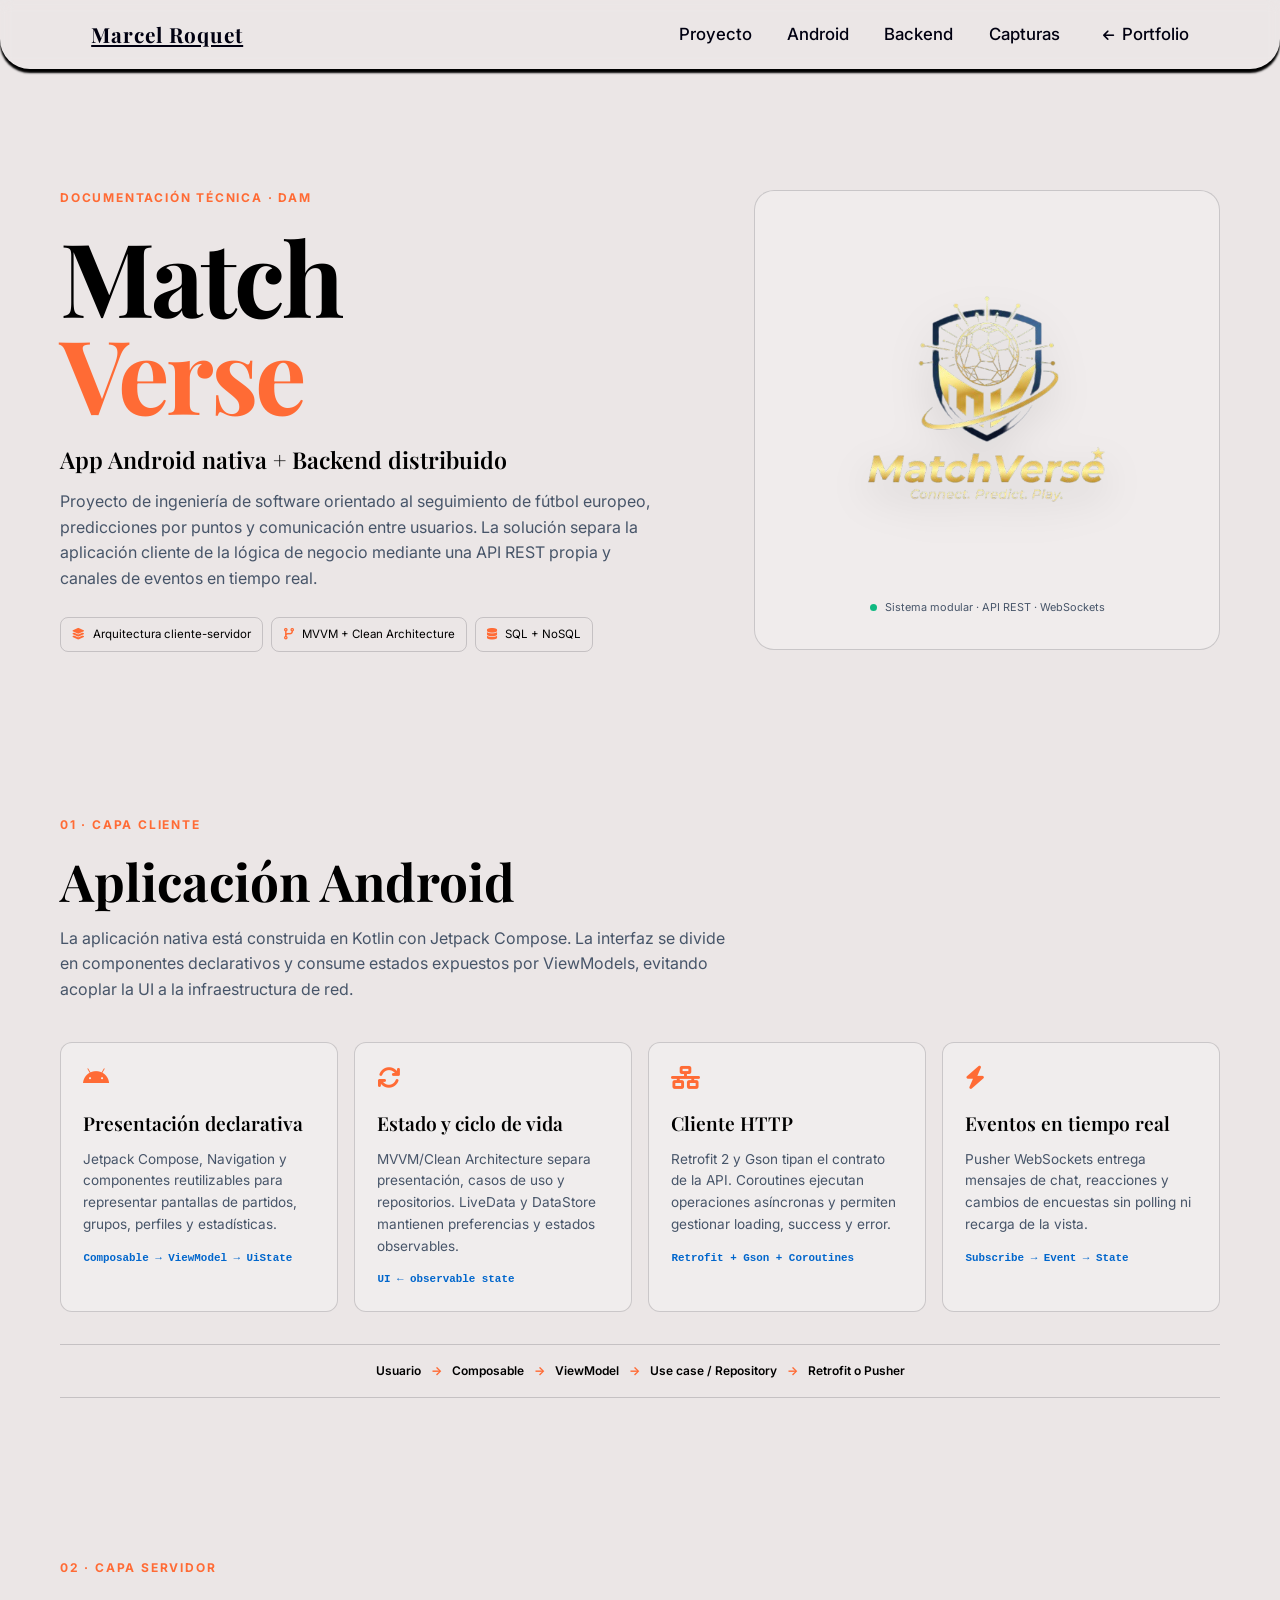
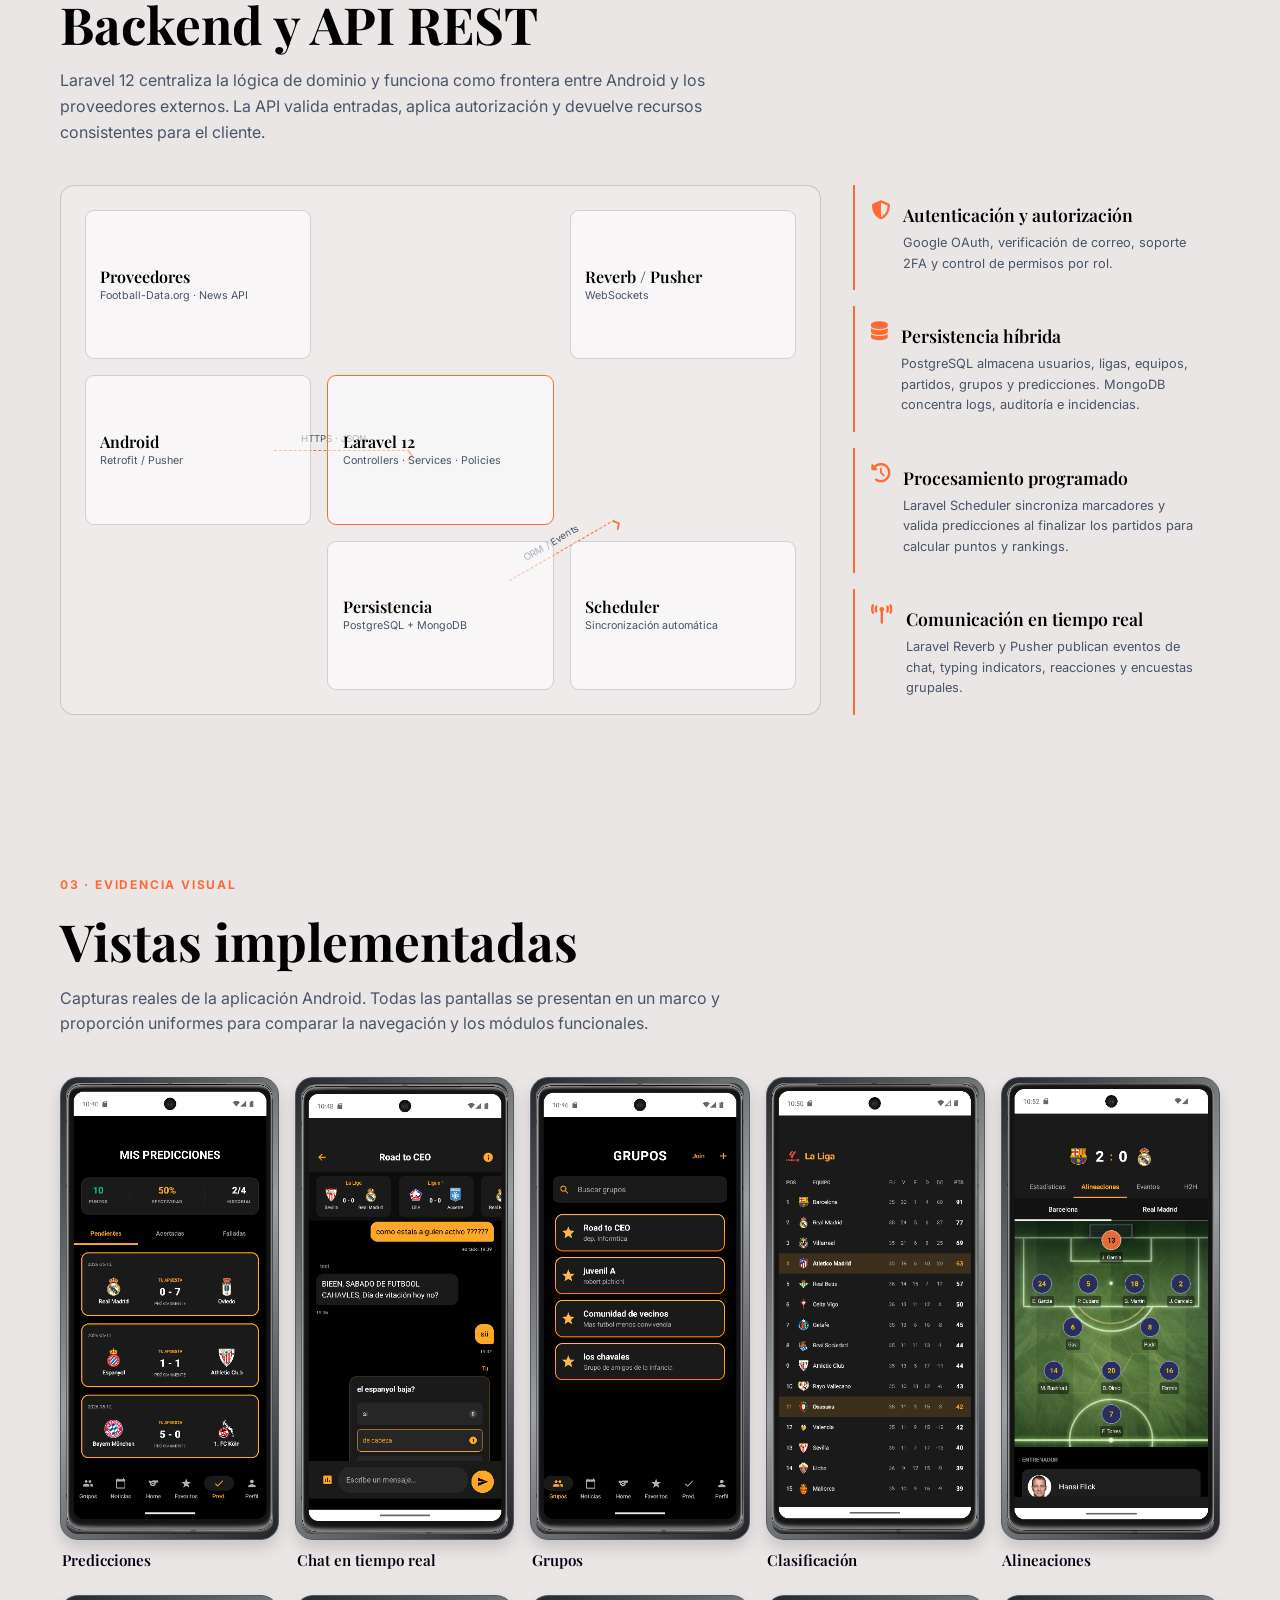
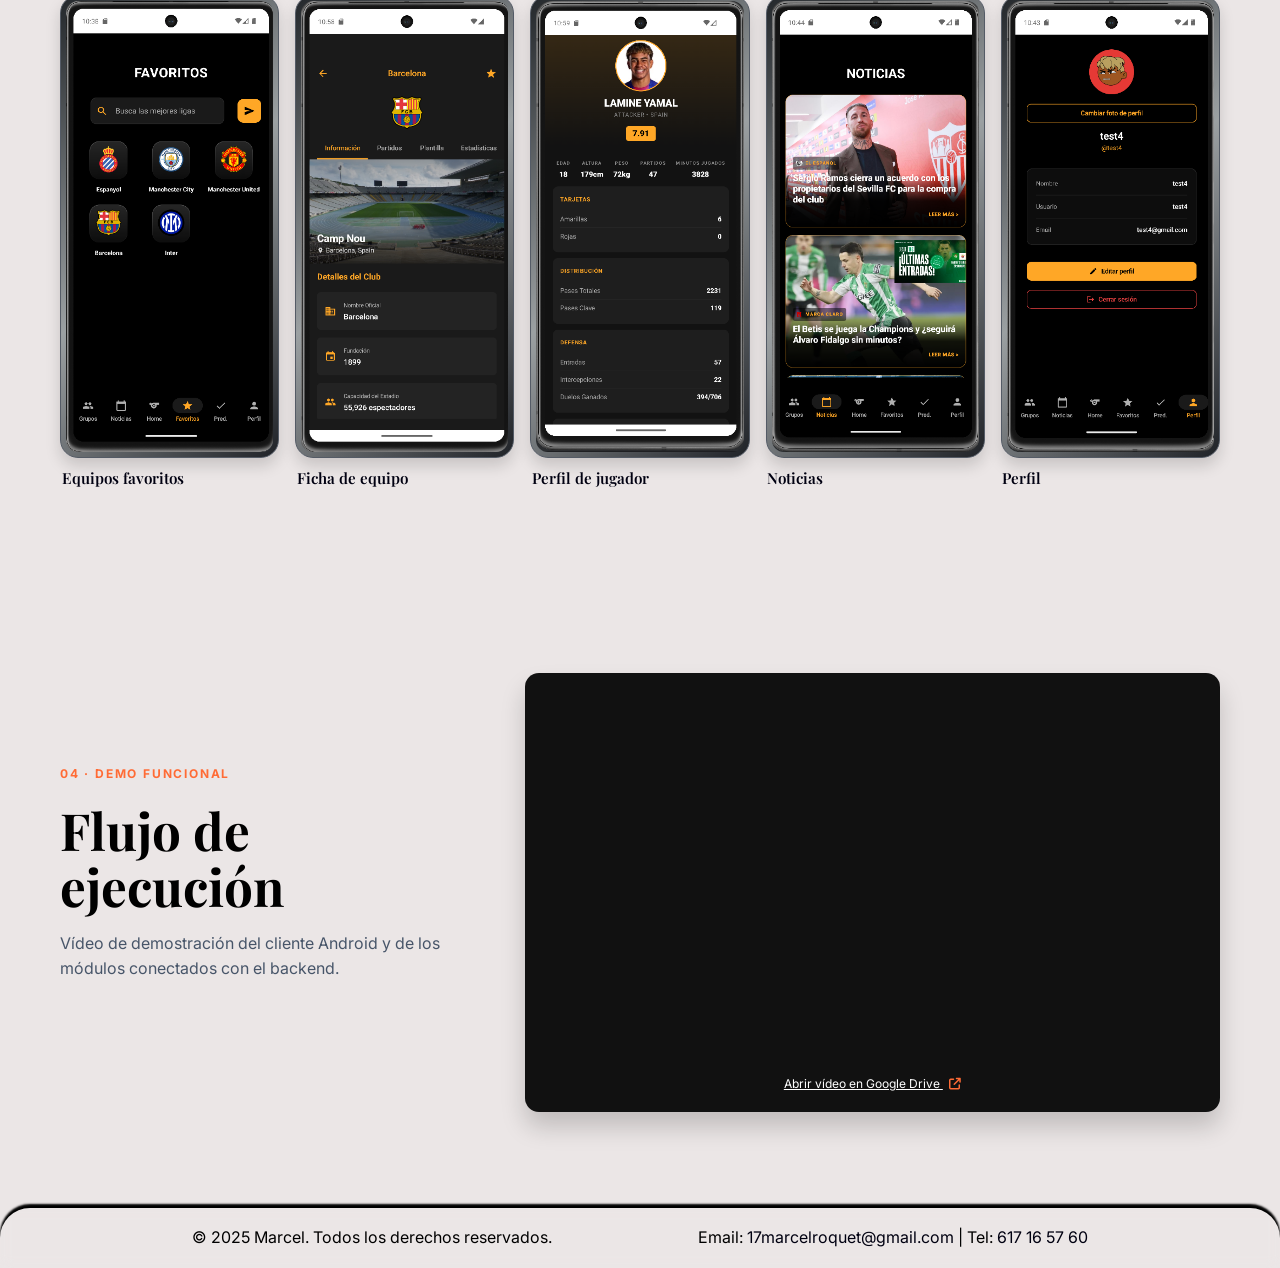
==== matchverse.html @ 204a2ebf "feat: esqueleto pantalla MatchVerse" ====
<!DOCTYPE html>
<html lang="es">
<head>
    <meta charset="UTF-8">
    <meta name="viewport" content="width=device-width, initial-scale=1.0">
    <meta name="description" content="Documentación técnica del proyecto MatchVerse: aplicación Android nativa y API Backend en Laravel.">
    <title>MatchVerse | Marcel Roquet</title>
    <link rel="stylesheet" href="https://cdnjs.cloudflare.com/ajax/libs/font-awesome/6.5.0/css/all.min.css">
    <link rel="stylesheet" href="index.css">
    <link rel="stylesheet" href="matchverse.css">
    <link href="https://fonts.googleapis.com/css2?family=Inter:wght@300;400;500;600;700&family=Playfair+Display:wght@400;500;600;700&display=swap" rel="stylesheet">
</head>
<body>
<header id="header">
    <div class="header-container">
        <a class="logo" href="index.html">Marcel Roquet</a>
        <nav class="nav-desktop" aria-label="Navegación principal">
            <a href="#overview" class="nav-link"><span class="nav-text">Proyecto</span><div class="nav-underline"></div></a>
            <a href="#android" class="nav-link"><span class="nav-text">Android</span><div class="nav-underline"></div></a>
            <a href="#backend" class="nav-link"><span class="nav-text">Backend</span><div class="nav-underline"></div></a>
            <a href="#showcase" class="nav-link"><span class="nav-text">Capturas</span><div class="nav-underline"></div></a>
            <a href="index.html" class="nav-link nav-return"><span class="nav-text"><i class="fa-solid fa-arrow-left"></i> Portfolio</span><div class="nav-underline"></div></a>
        </nav>
        <div class="burguer" id="burguer-menu" role="button" tabindex="0" aria-label="Abrir menú" aria-expanded="false">
            <div class="bar"></div><div class="bar"></div><div class="bar"></div>
        </div>
    </div>
    <div class="menu-mobile" id="menu-mobile">
        <a href="#overview">Proyecto</a>
        <a href="#android">Android</a>
        <a href="#backend">Backend</a>
        <a href="#showcase">Capturas</a>
        <a href="index.html"><i class="fa-solid fa-arrow-left"></i> Volver al portfolio</a>
    </div>
</header>

<main class="matchverse-main">
    <section class="mv-overview mv-reveal" id="overview">
        <div class="mv-intro">
            <p class="mv-kicker">Documentación técnica · DAM</p>
            <h1>Match<span>Verse</span></h1>
            <h2>App Android nativa + Backend distribuido</h2>
            <p>Proyecto de ingeniería de software orientado al seguimiento de fútbol europeo, predicciones por puntos y comunicación entre usuarios. La solución separa la aplicación cliente de la lógica de negocio mediante una API REST propia y canales de eventos en tiempo real.</p>
            <div class="mv-meta">
                <span><i class="fa-solid fa-layer-group"></i> Arquitectura cliente-servidor</span>
                <span><i class="fa-solid fa-code-branch"></i> MVVM + Clean Architecture</span>
                <span><i class="fa-solid fa-database"></i> SQL + NoSQL</span>
            </div>
        </div>
        <div class="mv-logo-panel">
            <img src="img/matchverse/Logo_SinFondo.png" alt="Logo de MatchVerse">
            <div class="mv-status"><span></span> Sistema modular · API REST · WebSockets</div>
        </div>
    </section>

    <section class="mv-section mv-reveal" id="android">
        <div class="mv-section-heading">
            <p class="mv-kicker">01 · Capa cliente</p>
            <h2>Aplicación Android</h2>
            <p>La aplicación nativa está construida en Kotlin con Jetpack Compose. La interfaz se divide en componentes declarativos y consume estados expuestos por ViewModels, evitando acoplar la UI a la infraestructura de red.</p>
        </div>
        <div class="mv-tech-grid">
            <article class="mv-tech-card"><i class="fa-brands fa-android"></i><h3>Presentación declarativa</h3><p>Jetpack Compose, Navigation y componentes reutilizables para representar pantallas de partidos, grupos, perfiles y estadísticas.</p><code>Composable → ViewModel → UiState</code></article>
            <article class="mv-tech-card"><i class="fa-solid fa-arrows-rotate"></i><h3>Estado y ciclo de vida</h3><p>MVVM/Clean Architecture separa presentación, casos de uso y repositorios. LiveData y DataStore mantienen preferencias y estados observables.</p><code>UI ← observable state</code></article>
            <article class="mv-tech-card"><i class="fa-solid fa-network-wired"></i><h3>Cliente HTTP</h3><p>Retrofit 2 y Gson tipan el contrato de la API. Coroutines ejecutan operaciones asíncronas y permiten gestionar loading, success y error.</p><code>Retrofit + Gson + Coroutines</code></article>
            <article class="mv-tech-card"><i class="fa-solid fa-bolt"></i><h3>Eventos en tiempo real</h3><p>Pusher WebSockets entrega mensajes de chat, reacciones y cambios de encuestas sin polling ni recarga de la vista.</p><code>Subscribe → Event → State</code></article>
        </div>
        <div class="mv-flow" aria-label="Flujo de la aplicación Android">
            <span>Usuario</span><b>→</b><span>Composable</span><b>→</b><span>ViewModel</span><b>→</b><span>Use case / Repository</span><b>→</b><span>Retrofit o Pusher</span>
        </div>
    </section>

    <section class="mv-section mv-reveal" id="backend">
        <div class="mv-section-heading">
            <p class="mv-kicker">02 · Capa servidor</p>
            <h2>Backend y API REST</h2>
            <p>Laravel 12 centraliza la lógica de dominio y funciona como frontera entre Android y los proveedores externos. La API valida entradas, aplica autorización y devuelve recursos consistentes para el cliente.</p>
        </div>
        <div class="mv-backend-layout">
            <div class="mv-architecture">
                <div class="mv-arch-node node-client"><strong>Android</strong><small>Retrofit / Pusher</small></div>
                <div class="mv-arch-line"><span>HTTPS · JSON</span></div>
                <div class="mv-arch-node node-api"><strong>Laravel 12</strong><small>Controllers · Services · Policies</small></div>
                <div class="mv-arch-line line-data"><span>ORM / Events</span></div>
                <div class="mv-arch-node node-data"><strong>Persistencia</strong><small>PostgreSQL + MongoDB</small></div>
                <div class="mv-arch-node node-external"><strong>Proveedores</strong><small>Football-Data.org · News API</small></div>
                <div class="mv-arch-node node-realtime"><strong>Reverb / Pusher</strong><small>WebSockets</small></div>
                <div class="mv-arch-node node-scheduler"><strong>Scheduler</strong><small>Sincronización automática</small></div>
            </div>
            <div class="mv-backend-notes">
                <article><i class="fa-solid fa-shield-halved"></i><div><h3>Autenticación y autorización</h3><p>Google OAuth, verificación de correo, soporte 2FA y control de permisos por rol.</p></div></article>
                <article><i class="fa-solid fa-database"></i><div><h3>Persistencia híbrida</h3><p>PostgreSQL almacena usuarios, ligas, equipos, partidos, grupos y predicciones. MongoDB concentra logs, auditoría e incidencias.</p></div></article>
                <article><i class="fa-solid fa-clock-rotate-left"></i><div><h3>Procesamiento programado</h3><p>Laravel Scheduler sincroniza marcadores y valida predicciones al finalizar los partidos para calcular puntos y rankings.</p></div></article>
                <article><i class="fa-solid fa-tower-broadcast"></i><div><h3>Comunicación en tiempo real</h3><p>Laravel Reverb y Pusher publican eventos de chat, typing indicators, reacciones y encuestas grupales.</p></div></article>
            </div>
        </div>
    </section>

    <section class="mv-section mv-reveal" id="showcase">
        <div class="mv-section-heading">
            <p class="mv-kicker">03 · Evidencia visual</p>
            <h2>Vistas implementadas</h2>
            <p>Capturas reales de la aplicación Android. Todas las pantallas se presentan en un marco y proporción uniformes para comparar la navegación y los módulos funcionales.</p>
        </div>
        <div class="mv-gallery">
            <button type="button" class="mv-shot" data-title="Predicciones" data-image="img/matchverse/Predicciones.png"><img src="img/matchverse/Predicciones.png" alt="Pantalla de predicciones" loading="lazy"><span>Predicciones</span></button>
            <button type="button" class="mv-shot" data-title="Chat de grupo" data-image="img/matchverse/Chat.png"><img src="img/matchverse/Chat.png" alt="Pantalla de chat" loading="lazy"><span>Chat en tiempo real</span></button>
            <button type="button" class="mv-shot" data-title="Grupos privados" data-image="img/matchverse/Grupos.png"><img src="img/matchverse/Grupos.png" alt="Pantalla de grupos" loading="lazy"><span>Grupos</span></button>
            <button type="button" class="mv-shot" data-title="Clasificación" data-image="img/matchverse/Classificacion.png"><img src="img/matchverse/Classificacion.png" alt="Pantalla de clasificación" loading="lazy"><span>Clasificación</span></button>
            <button type="button" class="mv-shot" data-title="Alineaciones" data-image="img/matchverse/Alienieaciones.png"><img src="img/matchverse/Alienieaciones.png" alt="Pantalla de alineaciones" loading="lazy"><span>Alineaciones</span></button>
            <button type="button" class="mv-shot" data-title="Equipos favoritos" data-image="img/matchverse/EquiposFavs.png"><img src="img/matchverse/EquiposFavs.png" alt="Pantalla de equipos favoritos" loading="lazy"><span>Equipos favoritos</span></button>
            <button type="button" class="mv-shot" data-title="Ficha de equipo" data-image="img/matchverse/imagenEquipo.png"><img src="img/matchverse/imagenEquipo.png" alt="Ficha de equipo" loading="lazy"><span>Ficha de equipo</span></button>
            <button type="button" class="mv-shot" data-title="Perfil de jugador" data-image="img/matchverse/perfilJugador.png"><img src="img/matchverse/perfilJugador.png" alt="Perfil de jugador" loading="lazy"><span>Perfil de jugador</span></button>
            <button type="button" class="mv-shot" data-title="Noticias" data-image="img/matchverse/Noticias.png"><img src="img/matchverse/Noticias.png" alt="Pantalla de noticias" loading="lazy"><span>Noticias</span></button>
            <button type="button" class="mv-shot" data-title="Perfil de usuario" data-image="img/matchverse/Perfil.png"><img src="img/matchverse/Perfil.png" alt="Perfil de usuario" loading="lazy"><span>Perfil</span></button>
        </div>
    </section>

    <section class="mv-section mv-video-section mv-reveal" id="demo">
        <div class="mv-section-heading">
            <p class="mv-kicker">04 · Demo funcional</p>
            <h2>Flujo de ejecución</h2>
            <p>Vídeo de demostración del cliente Android y de los módulos conectados con el backend.</p>
        </div>
        <div class="mv-video"><iframe src="https://drive.google.com/file/d/1jR9lfxM28s4_Ox5pja-9VUEj1MZ4rJ1h/preview" title="Vídeo demo de MatchVerse" allow="autoplay" allowfullscreen></iframe><a href="https://drive.google.com/file/d/1jR9lfxM28s4_Ox5pja-9VUEj1MZ4rJ1h/view?usp=sharing" target="_blank" rel="noopener noreferrer">Abrir vídeo en Google Drive <i class="fa-solid fa-arrow-up-right-from-square"></i></a></div>
    </section>
</main>

<footer>
    <div class="posicion_foot">
        <div class="footer"><span>© 2025 Marcel. Todos los derechos reservados.</span></div>
        <div class="footer"><span>Email: <a href="mailto:17marcelroquet@gmail.com">17marcelroquet@gmail.com</a> | Tel: <a href="tel:+34617165760">617 16 57 60</a></span></div>
    </div>
</footer>

<div class="mv-lightbox" id="mvLightbox" aria-hidden="true" role="dialog" aria-modal="true">
    <button type="button" class="mv-lightbox-close" aria-label="Cerrar imagen"><i class="fa-solid fa-xmark"></i></button>
    <img id="mvLightboxImage" src="" alt="">
    <p id="mvLightboxTitle"></p>
</div>
<script src="matchverse.js"></script>
</body>
</html>
---- index.css ----
/* ========== SKILLS CHIPS VISUALES ========== */
.skills-chips {
    display: flex;
    flex-wrap: wrap;
    gap: 0.35rem;
    margin-top: 0.3rem;
    margin-bottom: 0.3rem;
    justify-content: flex-start;
}

.skill-chip {
    display: flex;
    align-items: center;
    gap: 0.4em;
    background: #f8fafc;
    color: #222;
    font-weight: 500;
    font-family: 'Inter', 'Segoe UI', sans-serif;
    border-radius: 16px;
    padding: 0.22em 0.8em 0.22em 0.7em;
    font-size: 0.97rem;
    box-shadow: 0 1px 4px rgba(255,107,53,0.05);
    border: 1px solid #f1f5f9;
    transition: background 0.2s, color 0.2s;
    cursor: default;
}
.skill-chip i {
    font-size: 1.1em;
    opacity: 0.85;
}
.skill-chip:hover {
    background: #ffe5d0;
    color: #222;
    transform: none;
    box-shadow: 0 1px 4px rgba(255,107,53,0.05);
}
.skills-category h2 {
    margin-bottom: 0.1em;
    font-size: 1.08rem;
    color: #ff6b35;
    letter-spacing: 0.5px;
}
.skills-container {
    margin-bottom: 1.2rem;
}
@media (max-width: 700px) {
    .skills-chips {
        gap: 0.18rem;
    }
    .skill-chip {
        font-size: 0.87rem;
        padding: 0.18em 0.5em 0.18em 0.4em;
    }
    .skills-category h2 {
        font-size: 0.98rem;
    }
}
:root {
  
  --primary-color: #0066cc;   
  --primary-dark: #004499;     
  --primary-light: #4d94ff;   

  --secondary-color: #ff6b35;      
  --accent-color: #00cc99; 

  /* Neutros sofisticados */
  --white: #ffffff;
  --gray-50: #f8fafc;
  --gray-100: #f1f5f9;
  --gray-200: #e2e8f0;
  --gray-300: #cbd5e1;
  --gray-400: #94a3b8;
  --gray-500: #64748b;
  --gray-600: #475569;
  --gray-700: #334155;
  --gray-800: #1e293b;
  --gray-900: #0f172a;
  --black: #000011;

  /* Estados */
  --success-color: #10b981;
  --warning-color: #f59e0b;
  --error-color: #ef4444;
  --info-color: #3b82f6;

  /* Tipografía */
  --font-family-primary: 'Inter', 'Segoe UI', system-ui, sans-serif;
  --font-family-heading: 'Montserrat', 'Inter', sans-serif;

  /* Tamaños de fuente */
  --text-xs: 0.75rem;
  --text-sm: 0.875rem;
  --text-base: 1rem;
  --text-lg: 1.125rem;
  --text-xl: 1.25rem;
  --text-2xl: 1.5rem;
  --text-3xl: 1.875rem;
  --text-4xl: 2.25rem;

  /* Espaciados */
  --space-1: 0.25rem;
  --space-2: 0.5rem;
  --space-3: 0.75rem;
  --space-4: 1rem;
  --space-5: 1.25rem;
  --space-6: 1.5rem;
  --space-8: 2rem;
  --space-10: 2.5rem;
  --space-12: 3rem;
  --space-16: 4rem;

  /* Breakpoints */
  --mobile: 480px;
  --tablet: 768px;
  --desktop: 1024px;
  --wide: 1200px;

  /* Sombras */
  --shadow-sm: 0 1px 2px 0 rgb(0 0 0 / 0.05);
  --shadow-md: 0 4px 6px -1px rgb(0 0 0 / 0.1);
  --shadow-lg: 0 10px 15px -3px rgb(0 0 0 / 0.1);

  /* Bordes */
  --border-radius: 8px;
  --border-radius-lg: 12px;
  --border-radius-xl: 16px;


  --container-xs: 100%;
  --container-sm: 640px;
  --container-md: 768px;
  --container-lg: 1024px;
  --container-xl: 1280px;
  --container-full: 100%;
}

* {
    margin: 0;
    padding: 0;
    box-sizing: border-box;
}

html {
    font-size: 16px; 
    width: 100%;
    scroll-behavior: smooth;
     background-color: #ebe6e6;
}

body {
    font-size: 1rem;
    height: auto;
    width: 100%;
    font-family: 'Inter', sans-serif;
    line-height: 1.6;
}

/* ==================== LOADER ANIMADO ==================== */
.loader-container {
    position: fixed;
    top: 0;
    left: 0;
    width: 100%;
    height: 100%;
    background: linear-gradient(135deg, #ebe6e6 0%, #f5f0f0 100%);
    display: flex;
    align-items: center;
    justify-content: center;
    z-index: 9999;
    opacity: 1;
    transition: opacity 0.6s ease-out 0.4s, visibility 0.6s ease-out 0.4s;
    visibility: visible;
}

.loader-container.hidden {
    opacity: 0;
    visibility: hidden;
}

.loader-content {
    display: flex;
    flex-direction: column;
    align-items: center;
    gap: 2rem;
}

.loader-logo {
    font-size: 3.5rem;
    font-weight: 700;
    font-family: 'Playfair Display', serif;
    /* background: linear-gradient(135deg, #ff6b35 0%, #ffa366 50%, #ff8c42 100%); */
     background: linear-gradient(135deg, #000000 0%, #000000 50%, #000000 100%); 
    -webkit-background-clip: text;
    -webkit-text-fill-color: transparent;
    background-clip: text;
    animation: logoScale 0.8s cubic-bezier(0.34, 1.56, 0.64, 1) forwards;
    text-shadow: 0 4px 20px rgba(253, 160, 126, 0.3);
}

@keyframes logoScale {
    0% {
        opacity: 0;
        transform: scale(0.5) rotateZ(-10deg);
    }
    50% {
        transform: scale(1.1);
    }
    100% {
        opacity: 1;
        transform: scale(1) rotateZ(0deg);
    }
}

.loader-bar {
    width: 200px;
    height: 4px;
    background: rgba(0, 0, 0, 0.1);
    border-radius: 2px;
    overflow: hidden;
    position: relative;
}

.loader-progress {
    height: 100%;
     background: linear-gradient(90deg, #3a2821 0%, #945e3b 50%, #ff8c42 100%); 
    border-radius: 2px;
    animation: progressBar 2s cubic-bezier(0.25, 0.46, 0.45, 0.94) forwards;
    box-shadow: 0 0 10px rgba(255, 107, 53, 0.6);
}

@keyframes progressBar {
    0% {
        width: 0%;
    }
    100% {
        width: 100%;    
    }
}

.loader-text {
    font-size: 1rem;
    color: #000000;
    font-weight: 500;
    letter-spacing: 1px;
    animation: fadeInUp 0.8s ease-out 0.3s forwards;
    opacity: 0;
}

@keyframes fadeInUp {
    from {
        opacity: 0;
        transform: translateY(20px);
    }
    to {
        opacity: 1;
        transform: translateY(0);
    }
}

h1, h2, h3 {
    font-family: 'Playfair Display', serif;
    font-weight: 600;
}



main {
    width: auto;
    height: auto;
    padding-left: 20%;
    padding-right: 20%;
    background-color: #ebe6e6;
}

section {
    height: auto;
     min-height: 70vh; 
    opacity: 0;
    transform: translateY(50px);
    transition: all 0.8s cubic-bezier(0.25, 0.46, 0.45, 0.94);
}

section.visible {
    opacity: 1;
    transform: translateY(0);
}

/* ANIMACIONES ESPECÍFICAS PARA LA SECCIÓN SOBRE MÍ */
.sobremi .grid > * {
    opacity: 0;
    transform: translateY(30px);
    transition: all 0.8s cubic-bezier(0.25, 0.46, 0.45, 0.94);
}

.sobremi .div1 {
    transform: translateX(-50px);
    transition-delay: 0.1s;
}

.sobremi .div2 {
    transform: translateX(50px) scale(0.9);
    transition-delay: 0.3s;
}

.sobremi .div3 {
    transform: translateY(50px);
    transition-delay: 0.5s;
}

.sobremi .div4 {
    transform: translateY(-50px);
    transition-delay: 0.7s;
}

.sobremi.visible .grid > * {
    opacity: 1;
    transform: translate(0) scale(1);
}

/* Animación específica para la imagen */
.sobremi .yo {
    transition: all 1s cubic-bezier(0.34, 1.56, 0.64, 1);
    transform: scale(0.8) rotate(-5deg);
}

.sobremi.visible .yo {
    transform: scale(1) rotate(0);
}

/* Animación para los botones individuales */
.botones .buton_flex {
    opacity: 0;
    transform: translateY(20px) scale(0.95);
    transition: all 0.6s ease-out;
    width: 100px;
}

.sobremi.visible .buton_flex:nth-child(1) {
    opacity: 1;
    transform: translateY(0) scale(1);
    transition-delay: 0.8s;
}

.sobremi.visible .buton_flex:nth-child(2) {
    opacity: 1;
    transform: translateY(0) scale(1);
    transition-delay: 1s;
}

.sobremi.visible .buton_flex:nth-child(3) {
    opacity: 1;
    transform: translateY(0) scale(1);
    transition-delay: 1.2s;
}

/* Animación para el texto de información personal */
.sobremi .miInfo {
    opacity: 0;
    transform: translateX(-30px);
    transition: all 0.8s ease-out;
    transition-delay: 1.4s;
}

.sobremi.visible .miInfo {
    opacity: 1;
    transform: translateX(0);
}

/* ANIMACIONES PARA OTRAS SECCIONES */
#skills.visible,
#experiencia.visible,
#projects.visible {
    opacity: 1;
    transform: translateY(0);
}

/* ANIMACIONES PARA ELEMENTOS DENTRO DE OTRAS SECCIONES */
#skills h1,
#experiencia h1,
#projects h1 {
    opacity: 0;
    transform: translateY(30px);
    transition: all 0.6s ease-out;
}

#skills.visible h1,
#experiencia.visible h1,
#projects.visible h1 {
    opacity: 1;
    transform: translateY(0);
    transition-delay: 0.3s;
}


/* ---------- HEADER GENERAL ---------- */
header {
  position: fixed;
  top: 0;
  width: 100%;
  z-index: 2000;
  border-radius: 0 0 30px 30px;

  box-shadow: 0 4px 2px rgb(0, 0, 0);
  transition: all 0.4s ease;
  backdrop-filter: blur(6px);
}

.header-container {
  max-width: 1200px;
  margin: 0 auto;
  height: 69px;
  display: flex;
  align-items: center;
  justify-content: space-between;
  padding: 0 4%;
}

/* Logo */
.logo {
  font-weight: 700;
  color: #000011;
  font-size: 1.3rem;
  letter-spacing: 1px;
  font-family: 'Playfair Display', serif;
}

/* ---------- NAV (PC) ---------- */
.nav-desktop {
  display: flex;
  gap: 2.2rem;
}

.nav-link {
  position: relative;
  color: #000011;
  text-decoration: none;
  font-size: 1.05rem;
  font-weight: 500;
  transition: color 0.3s ease;
}

/* Efecto subrayado animado desde la izquierda */
.nav-link::after {
  content: "";
  position: absolute;
  bottom: -5px;
  left: 0;
  width: 0%;
  height: 2px;
  background: var(--secondary-color);
  transition: width 0.3s ease;
}

.nav-link:hover::after,
.nav-link.active::after {
  width: 100%;
}

/* Cambio de color al hover */
.nav-link:hover {
  color :var(--secondary-color);
}

/* ---------- BURGER MENU (solo móvil) ---------- */
.burguer {
  display: none;
  width: 30px;
  height: 22px;
  position: relative;
  cursor: pointer;
  z-index: 4000; /* 🔼 justo por encima del menú */
} 

.bar {
  position: absolute;
  height: 4px;
  width: 100%;
  background: #000011;
  border-radius: 4px;
  transition: all 0.3s ease;
}

.bar:nth-child(1) {
  top: 0;
}
.bar:nth-child(2) {
  top: 9px;
}
.bar:nth-child(3) {
  bottom: 0;
}

/* Animación del icono al abrir */
.burguer.open .bar:nth-child(1) {
  transform: translateY(9px) rotate(45deg);
}
.burguer.open .bar:nth-child(2) {
  opacity: 0;
}
.burguer.open .bar:nth-child(3) {
  transform: translateY(-9px) rotate(-45deg);
}

/* ---------- MENÚ MÓVIL -------g--- */




.menu-mobile {
  position: fixed;
  top: 0;
  left: 0;
  width: 100%;
  height: 103vh;
  z-index: 3000; /* 🔽 justo por debajo de la burguer */
  background: rgba(255, 255, 255, 0.95);
  backdrop-filter: blur(8px);
  display: none;
  flex-direction: column;
  justify-content: center;
  align-items: center;
  gap: 30px;
  opacity: 0;
  pointer-events: none;
  transition: opacity 0.3s ease;
}

.menu-mobile.show {
  display: flex;
  opacity: 1;
  pointer-events: all;
}



.menu-mobile a {
  color: #000011;
  text-decoration: none;
  font-size: 1.3rem;
  text-transform: uppercase;
  letter-spacing: 1px;
  transition: color 0.3s ease, transform 0.2s ease;
}

.menu-mobile a:hover {
  color: #444;
  transform: scale(1.05);
}

/* ---------- Animaciones ---------- */
@keyframes fadeIn {
  from {
    opacity: 0;
    transform: translateY(-15px);
  }
  to {
    opacity: 1;
    transform: translateY(0);
  }
}

/* ---------- RESPONSIVE ---------- */
@media (max-width: 850px) {
  .nav-desktop {
    display: none;
  }

  .burguer {
    display: block;
  }
}

@media (min-width: 851px) {
  .menu-mobile {
    display: none !important;
  }
}
/*=========================================*/

button > a {
    height: 100%;
    width: 100%;
    display: flex;
    flex-direction: row;
    justify-content: center;
    align-items: center;
    gap: 6px;
}



#prueba {
    width: 100px;
    height: 100px;
}

#aparecer.activo > p {
    color: green;
}

.sobremi {
    height: 100vh;
    width: 100%;
    display: flex;
    justify-content: center;
    align-items: center;
}

.grid {
    display: grid;
    grid-template-columns: repeat(2, 1fr);
    grid-template-rows: repeat(2, 1fr);
    grid-column-gap: 0px;
    grid-row-gap: 0px;

    height: 100%;
    width: 100%;
}

.div1 { 
    grid-area: 1 / 1 / 2 / 2;
    display: flex;
    flex-direction: column;
    align-items: start;
    justify-content: flex-end;
}

.div1 h1 {
    font-size: 4rem;
}

.div1 p {
    font-size: 2rem;
}

.div2 { 
    grid-area: 1 / 2 / 3 / 3;
    display: flex;
    justify-content: center;
    align-items: center;
}

.div3 { 
    grid-area: 2 / 1 / 3 / 2;
    display: flex;
    flex-direction: column;
    justify-content: flex-start;
}

.botones {
    display: flex;
    flex-direction: row;
    align-items: start;
    gap: 5%;
    height: 25%;
    padding-top: 10px;
}

/* botones */
.buton_flex {
    height: 60%;
    width: 20%;
    display: flex;
    flex-direction: row;
    gap: 10px;
    align-items:center;
    justify-content: center;
    border-radius: 15px;
    border: solid black;
}

.buton_flex a {
    color: var(--black); /* o var(--primary-color) si quieres azul específico */
    text-decoration: none;
}



.buton_flex a {
    text-decoration: none;
    color: var(--black);
    text-decoration: none;
    background: none;
    border: none;
    outline: none;
    box-shadow: none;
    display: flex;
    flex-direction: row;
    justify-content: center;
    align-items: center;
    gap: 6px;
    width: 100%;
    height: 100%;
    cursor: pointer;
}

/* Reset para textos dentro de botones */
.buton_flex a p {
    margin: 0;
    padding: 0;
    font-size: inherit;
    font-weight: inherit;
    font-family: inherit;
    color: inherit;
    line-height: inherit;
}
.buton_flex  p {
    margin: 0;
    padding: 0;
    font-size: inherit;
    font-weight: inherit;
    font-family: inherit;
    color: inherit;
    line-height: inherit;
}




.buton_flex.github:hover {
    /* box-shadow: 0 8px 20px rgba(51, 51, 51, 0.3); */
    background: linear-gradient(135deg, #333 0%, #555 100%);
   
}

.buton_flex.linkedin:hover {
    background: linear-gradient(135deg, #0077b5 0%, #00a0dc 100%);
    /* box-shadow: 0 8px 20px rgba(0, 119, 181, 0.3); */
}

.buton_flex.pdf:hover {
    background: linear-gradient(135deg, #bb0000 0%, #ff4444 100%);
    /* box-shadow: 0 8px 20px rgba(187, 0, 0, 0.3); */
}

/* Cambiar color del texto e íconos al hacer hover */
.buton_flex:hover a,
.buton_flex:hover a i,
.buton_flex:hover a p {

    color: var(--white) !important;
}

.buton_flex:hover i,
.buton_flex:hover p {
    color: var(--white);
}




/* Efecto de transición suave para los elementos internos */
.buton_flex a,
.buton_flex a i,
.buton_flex a p {
    transition: all 0.5s ease;
}

i {
    color: #000011;
}

.yo {
    height: 270px;
    width: 245px;
    border-radius: 100%;
}

.miInfo {
    font-size: 1rem;
}

/* sKILLS  */

.skills-section {
    min-height: 75vh;
    display: flex;
    flex-direction: column;
    justify-content: start;
    align-items: start;
}

.section-title {
    text-align: center;
    font-size: var(--text-4xl);
    margin-bottom: var(--space-12);
    font-family: 'Playfair Display', serif;
    font-weight: 700;
    opacity: 0;
    transform: translateY(30px);
    transition: all 0.8s ease;
}

.skills-section.visible .section-title {
    opacity: 1;
    transform: translateY(0);
}

.skills-container {
    max-width: 100%;
    margin: 0;
    display: flex;
    flex-wrap: wrap;
    gap: 1.5rem;
    padding: 0;
}

.skills-category {
    background: rgba(255, 255, 255, 0.1);
    backdrop-filter: blur(10px);
    border-radius: var(--border-radius-xl);
    padding: var(--space-4);
    border: 1px solid rgba(0, 0, 0, 0.2);
    opacity: 0;
    transform: translateY(30px);
    transition: all 0.6s ease;
    flex: 1 1 calc(33.333% - 1rem);
    min-width: 280px;
    
}

.skills-section.visible .skills-category {
    opacity: 1;
    transform: translateY(0);
}

.skills-section.visible .skills-category:nth-child(1) {
    transition-delay: 0.2s;
}

.skills-section.visible .skills-category:nth-child(2) {
    transition-delay: 0.4s;
}

.skills-section.visible .skills-category:nth-child(3) {
    transition-delay: 0.6s;
}

.skills-category h2 {
    font-size: 1.2rem;
    margin-bottom: var(--space-4);
    color: var(--black);
    font-family: 'Playfair Display', serif;
    border-bottom: 2px solid var(--secondary-color);
    padding-bottom: var(--space-2);
    display: inline-block;
}

.skill-item {
    margin-bottom: var(--space-3);
    opacity: 0;
    transform: translateX(-20px);
    transition: all 0.5s ease;
}

.skills-section.visible .skill-item {
    opacity: 1;
    transform: translateX(0);
}

.skill-info {
    display: flex;
    justify-content: space-between;
    align-items: center;
    margin-bottom: var(--space-1);
}

.skill-name {
    font-weight: 600;
    font-size: 0.95rem;
    color: var(--black);
}

.skill-percentage {
    font-weight: 500;
    color: var(--secondary-color);
    font-size: var(--text-sm);
}

.skill-bar {
    width: 100%;
    height: 6px;
    background: rgb(10 10 10 / 20%);
    border-radius: 10px;
    overflow: hidden;
    position: relative;
}

.skill-progress {
    height: 100%;
    background: linear-gradient(90deg, var(--secondary-color) 0%, var(--accent-color) 100%);
    border-radius: 10px;
    position: relative;
    transition: width 1.5s cubic-bezier(0.25, 0.46, 0.45, 0.94);
    width: 0% !important;
}

.skills-section.visible .skill-progress {
    width: var(--target-width) !important;
}

/* Asignando delay incremental usando nth-child */
.skills-section.visible .skills-category .skill-item:nth-child(1) .skill-progress { transition-delay: 0.2s; }
.skills-section.visible .skills-category .skill-item:nth-child(2) .skill-progress { transition-delay: 0.4s; }
.skills-section.visible .skills-category .skill-item:nth-child(3) .skill-progress { transition-delay: 0.6s; }
.skills-section.visible .skills-category .skill-item:nth-child(4) .skill-progress { transition-delay: 0.8s; }
.skills-section.visible .skills-category .skill-item:nth-child(5) .skill-progress { transition-delay: 1s; }
.skills-section.visible .skills-category .skill-item:nth-child(6) .skill-progress { transition-delay: 1.2s; }
.skills-section.visible .skills-category .skill-item:nth-child(7) .skill-progress { transition-delay: 1.4s; }
.skills-section.visible .skills-category .skill-item:nth-child(8) .skill-progress { transition-delay: 1.6s; }
.skills-section.visible .skills-category .skill-item:nth-child(9) .skill-progress { transition-delay: 1.8s; }
.skills-section.visible .skills-category .skill-item:nth-child(10) .skill-progress { transition-delay: 2s; }
.skills-section.visible .skills-category .skill-item:nth-child(11) .skill-progress { transition-delay: 2.2s; }
.skills-section.visible .skills-category .skill-item:nth-child(12) .skill-progress { transition-delay: 2.4s; }
/* Efecto de brillo en hover */
.skill-item:hover .skill-progress {
    filter: brightness(1.2);
    box-shadow: 0 0 15px var(--secondary-color);
}

/* Responsive */
@media (max-width: 1200px) {
    .skills-category {
        flex: 1 1 calc(50% - 0.75rem);
        min-width: 250px;
    }
}

@media (max-width: 768px) {
    .skills-container {
        gap: 1rem;
    }
    
    .skills-category {
        flex: 1 1 calc(50% - 0.5rem);
        min-width: 200px;
        padding: var(--space-4);
    }
    
    .section-title {
        font-size: var(--text-3xl);
        margin-bottom: var(--space-8);
    }
}

@media (max-width: 480px) {
    .skills-section {
        padding: 60px 0;
    }
    
    .skills-container {
        gap: 0.8rem;
    }
    
    .skills-category {
        flex: 1 1 100%;
        min-width: unset;
    }
    
    .skill-info {
        flex-direction: column;
        align-items: flex-start;
        gap: var(--space-1);
    }
    
    .skill-percentage {
        align-self: flex-end;
        margin-top: -20px;
    }
}



/* Estudis */
.experiencieSection{
  margin: 50px 0;
  
 
  
 
} 
ol{
  list-style: none;
}
.experiencialist{
  border-inline-start:1px solid var(--secondary-color);
  position: relative;
  
 

}
.experienciaItems{
  padding-left: 15px;
  padding-bottom: 30px;
 

}

.circulo{
  height: 15px;
  width: 15px;
  background-color: var(--secondary-color) ;
  border-radius: 50px;
  position: absolute;
  left: -8px;
  margin-top: 7px ;
   

}
/*EXPERIENCIA */

.experienciapos {
  width: 500px;
  
}
.experienciapospadre{
  display: flex;
  justify-content: flex-start;
  margin-left: 5%;
  width: auto;
}
.experiencialist.segundo{
  padding-left: 0px;
}

ol li h3{
  margin: 0px;
}
ol li h4{
  margin-top: 0px;
}
#experiencia{
  padding-top: 5%;
}

.exp{
    font-size: var(--text-4xl);
    margin-bottom: var(--space-12);
    font-family: 'Playfair Display', serif;
    font-weight: 700;
   
    transform: translateY(30px);
    transition: all 0.8s ease;
  
}

/*PROYECTOS*/

#projects {
    padding-top: 5%;
}

.pro {
    font-size: var(--text-4xl);
    margin-bottom: var(--space-12);
    font-family: 'Playfair Display', serif;
    font-weight: 700;
    opacity: 0;
    transform: translateY(30px);
    transition: all 0.8s ease;
}

#projects.visible .pro {
    opacity: 1;
    transform: translateY(0);
}

.project-article {
    display: flex;
    justify-content: space-between;
    align-items: center;
    margin: 80px 0;
    gap: 60px;
    opacity: 0;
    transform: translateY(50px);
    transition: all 0.8s ease;
}

#projects.visible .project-article {
    opacity: 1;
    transform: translateY(0);
}

#projects.visible .project-article:nth-child(1) {
    transition-delay: 0.3s;
}

#projects.visible .project-article:nth-child(2) {
    transition-delay: 0.6s;
}

.project-image {
    width: 45%;
    flex-shrink: 0;
}

.project-image img {
    width: 100%;
    height: 300px;
    object-fit: cover;
    border-radius: 12px;
    transition: all 0.3s ease;
    box-shadow: var(--shadow-lg);
}

.project-image img:hover {
    transform: scale(1.05);
    box-shadow: 0 12px 30px rgba(0, 0, 0, 0.25);
}

.project-content {
    width: 50%;
    display: flex;
    flex-direction: column;
    gap: 20px;
}

.project-content h3 {
    font-size: var(--text-2xl);
    color: var(--gray-800);
    margin-bottom: 10px;
    font-family: 'Playfair Display', serif;
}

.project-description p {
    line-height: 1.7;
    color: var(--gray-700);
    font-size: var(--text-lg);
}


#projects .buton_flex {
    height: 40px; 
 
    width: 25%; 

}


#projects .buton_flex a {
 
    display: flex;
    align-items: center;
    justify-content: center;
    gap: 10px;
}

/* Hacer los íconos y texto más grandes en proyectos */
#projects .buton_flex i {
    font-size: 1.1rem;
}

#projects .buton_flex p.none {
    font-size: 1.1rem;

}

/* Ajustar el contenedor de botones en proyectos */
#projects .project-buttons {
    display: flex;
    gap: 20px;
}

/* Efectos hover específicos para proyectos */
#projects .buton_flex:hover {
    transform: translateY(-3px);
    box-shadow: 0 12px 25px rgba(0, 0, 0, 0.3);
}

/*FOOTER*/

 footer{
  display: flex;
  justify-content: center;
  align-items: end;
  min-height: 60px;
  align-items: center;
  width: 100%;
   box-shadow: 0 -4px 2px rgba(0, 0, 0, 1);
   border-radius: 30px 30px 0px 0px;
     backdrop-filter: blur(6px);



} 



.posicion_foot{
  display: flex;
  justify-content: space-between;
 width: 70%;
} 

footer a {
  color: #000011;
  text-decoration: none;
}


/* ANIMACIONES PARA EXPERIENCIA */
.experiencieSection {
    opacity: 0;
    transform: translateY(50px);
    transition: all 0.8s cubic-bezier(0.25, 0.46, 0.45, 0.94);
}

#experiencia.visible .experiencieSection {
    opacity: 1;
    transform: translateY(0);
    transition-delay: 0.3s;
}

.experienciaItems {
    opacity: 0;
    transform: translateX(-30px);
    transition: all 0.6s ease-out;
}

#experiencia.visible .experienciaItems:nth-child(1) {
    opacity: 1;
    transform: translateX(0);
    transition-delay: 0.5s;
}

#experiencia.visible .experienciaItems:nth-child(2) {
    opacity: 1;
    transform: translateX(0);
    transition-delay: 0.7s;
}

#experiencia.visible .experienciaItems:nth-child(3) {
    opacity: 1;
    transform: translateX(0);
    transition-delay: 0.9s;
}

/* ANIMACIONES PARA ESTUDIOS */
#estudidos .experiencieSection {
    opacity: 0;
    transform: translateY(50px);
    transition: all 0.8s cubic-bezier(0.25, 0.46, 0.45, 0.94);
}

#estudidos.visible .experiencieSection {
    opacity: 1;
    transform: translateY(0);
    transition-delay: 0.3s;
}

#estudidos .experienciaItems {
    opacity: 0;
    transform: translateX(-30px);
    transition: all 0.6s ease-out;
}

#estudidos.visible .experienciaItems:nth-child(1) {
    opacity: 1;
    transform: translateX(0);
    transition-delay: 0.5s;
}

#estudidos.visible .experienciaItems:nth-child(2) {
    opacity: 1;
    transform: translateX(0);
    transition-delay: 0.7s;
}

#estudidos.visible .experienciaItems:nth-child(3) {
    opacity: 1;
    transform: translateX(0);
    transition-delay: 0.9s;
}

/* ANIMACIONES PARA PROYECTOS - Elementos internos */
.project-content h3 {
    opacity: 0;
    transform: translateY(20px);
    transition: all 0.6s ease-out;
}

.project-description p {
    opacity: 0;
    transform: translateY(20px);
    transition: all 0.6s ease-out;
}

#projects.visible .project-content h3 {
    opacity: 1;
    transform: translateY(0);
    transition-delay: 0.4s;
}

#projects.visible .project-description p {
    opacity: 1;
    transform: translateY(0);
    transition-delay: 0.6s;
}

/* ANIMACIONES PARA BOTONES DE PROYECTOS */
#projects .buton_flex {
    opacity: 0;
    transform: translateY(20px) scale(0.95);
    transition: all 0.6s ease-out;
}

#projects.visible .buton_flex:nth-child(1) {
    opacity: 1;
    transform: translateY(0) scale(1);
    transition-delay: 0.8s;
}

#projects.visible .buton_flex:nth-child(2) {
    opacity: 1;
    transform: translateY(0) scale(1);
    transition-delay: 1s;
}



/* ANIMACIONES PARA ELEMENTOS DE EXPERIENCIA DETALLADOS */
.titulos h3,
.titulos h4,
.titulos h5 {
    opacity: 0;
    transform: translateY(15px);
    transition: all 0.5s ease-out;
}

#experiencia.visible .titulos h3,
#estudidos.visible .titulos h3 {
    opacity: 1;
    transform: translateY(0);
    transition-delay: 0.3s;
}

#experiencia.visible .titulos h4,
#estudidos.visible .titulos h4 {
    opacity: 1;
    transform: translateY(0);
    transition-delay: 0.4s;
}

#experiencia.visible .titulos h5,
#estudidos.visible .titulos h5 {
    opacity: 1;
    transform: translateY(0);
    transition-delay: 0.5s;
}

/* ANIMACIONES PARA PÁRRAFOS DE EXPERIENCIA */
.experienciapos p {
    opacity: 0;
    transform: translateX(-20px);
    transition: all 0.5s ease-out;
}

#experiencia.visible .experienciapos p:nth-child(1) {
    opacity: 1;
    transform: translateX(0);
    transition-delay: 0.6s;
}

#experiencia.visible .experienciapos p:nth-child(2) {
    opacity: 1;
    transform: translateX(0);
    transition-delay: 0.7s;
}

#experiencia.visible .experienciapos p:nth-child(3) {
    opacity: 1;
    transform: translateX(0);
    transition-delay: 0.8s;
}

#experiencia.visible .experienciapos p:nth-child(4) {
    opacity: 1;
    transform: translateX(0);
    transition-delay: 0.9s;
}

#experiencia.visible .experienciapos p:nth-child(5) {
    opacity: 1;
    transform: translateX(0);
    transition-delay: 1s;
}

/* ANIMACIONES RESPONSIVE CONSISTENTES */
@media (max-width: 1024px) {
    /* Asegurar que las animaciones funcionen en el nuevo layout flex */
    .sobremi .div1,
    .sobremi .div2,
    .sobremi .div3 {
        opacity: 0;
        transform: translateY(30px);
        transition: all 0.6s ease;
    }
    
    .sobremi.visible .div1 {
        opacity: 1;
        transform: translateY(0);
        transition-delay: 0.2s;
    }
    
    .sobremi.visible .div2 {
        opacity: 1;
        transform: translateY(0);
        transition-delay: 0.4s;
    }
    
    .sobremi.visible .div3 {
        opacity: 1;
        transform: translateY(0);
        transition-delay: 0.6s;
    }
    
    /* Ajustar animaciones para proyectos en responsive */
    .project-content h3,
    .project-description p,
    #projects .buton_flex {
        opacity: 1;
        transform: none;
        transition: none;
    }

    .scroll-down{
        bottom: 20px !important;
        
    }

    .scroll-down p{
        font-size: 0.9rem !important;
    }

    

}

/*RESPOSIVE*/



/* Tablet (768px - 1024px) */
@media (max-width: 1024px) {
   
    
    /* SOBRE MÍ - Cambio a flexbox */
    .sobremi .grid {
        display: flex;
        flex-wrap: wrap;
        flex-direction: column;
        align-items: center;
        justify-content: center;
        gap: 30px;
        padding: 20px 0;
    }
    
    .sobremi .div1 {
        order: 1;
        text-align: center;
        align-items: center;
        justify-content: center;
    }
    
    .sobremi .div1 h1 {
        font-size: 3rem;
    }
    
    .sobremi .div1 h2 {
        font-size: 1.5rem;
    }
    
    .sobremi .div2 {
        order: 2;
    }
    
    .sobremi .div3 {
        order: 3;
        align-items: center;
        text-align: center;
    }
    
    .sobremi .div4 {
        display: none;
    }
    
    .sobremi .botones {
        justify-content: center;
        height: auto;
        gap: 15px;
        margin-bottom: 20px;
    }
    
    .sobremi .buton_flex {
        width: 120px;
        height: 45px;
    }
    
    /* SKILLS - Tarjetas más anchas */
    .skills-container {
        grid-template-columns: 1fr;
        column-gap: 0;
        row-gap: 25px;
    }
    
    .skills-category {
        width: 100%;
        max-width: none;
    }
    
   
    
    /* PROYECTOS - Imagen abajo, texto arriba */
    .project-article {
        flex-direction: column;
        gap: 30px;
        margin: 60px 0;
    }
    
    .project-article:nth-child(even) {
        flex-direction: column;
    }
    
    .project-content {
        width: 100%;
        order: 1;
    }
    
    .project-image {
        width: 100%;
        order: 2;
    }
    
    .project-image img {
        height: 250px;
    }
    
   
    
    /* FOOTER - 100widht */
    footer {
        width: 100%;
        border-radius: 0;
    }
    
    .posicion_foot {
        width: 90%;
        flex-direction: column;
        gap: 15px;
        text-align: center;
    }
}

/* Móvil (480px - 768px) */
@media (max-width: 768px) {
    main {
        padding-left: 5%;
        padding-right: 5%;
    }
    
 
    
    /* SOBRE MÍ - Ajustes móvil */
    .sobremi {
        height: auto;
        min-height: 100vh;
        padding: 80px 0 40px;
    }
    
    .sobremi .div1 h1 {
        font-size: 2.5rem;
    }
    
    .sobremi .div1 h2 {
        font-size: 1.3rem;
    }
    
    .sobremi .yo {
        height: 200px;
        width: 180px;
    }
    
    .sobremi .botones {
        flex-wrap: wrap;
        gap: 10px;
    }
    
    .sobremi .buton_flex {
        width: 110px;
        height: 40px;
    }
    
    .sobremi .miInfo {
        font-size: 0.9rem;
        padding: 0 10px;
    }
    
    /* SKILLS - Ajustes móvil */
    .skills-section {
        padding: 40px 0;
    }
    
    .section-title {
        font-size: var(--text-3xl);
        margin-bottom: var(--space-8);
    }
    
    .skills-category {
        padding: var(--space-4);
    }
    
    .skill-name {
        font-size: var(--text-base);
    }
    
    /* EXPERIENCIA - Ajustes móvil */
    .experienciapos {
        width: 100%;
    }
    
    .exp {
        font-size: var(--text-3xl);
    }
    
    /* PROYECTOS - Ajustes móvil */
    #projects {
        padding-top: 10%;
    }
    
    .pro {
        font-size: var(--text-3xl);
    }
    
    .project-article {
        margin: 40px 0;
        gap: 20px;
    }
    
    .project-image img {
        height: 200px;
    }
    
    .project-content h3 {
        font-size: var(--text-xl);
    }
    
    .project-description p {
        font-size: var(--text-base);
    }
    
    #projects .buton_flex {
        width: 35%;
        height: 45px;
    }
    
    /* ESTUDIOS - Ajustes móvil */
    #estudidos {
        padding-top: 10%;
    }
    
    /* FOOTER - Ajustes móvil */
    footer {
        padding: 20px 0;
    }
    
    .posicion_foot {
        width: 95%;
    }
    
    .footer span {
        font-size: 0.9rem;
    }
}

/* Móvil pequeño (hasta 480px) */
@media (max-width: 480px) {
    main {
        padding-left: 3%;
        padding-right: 3%;
    }
    
    /* SOBRE MÍ - Ajustes móvil pequeño */
    .sobremi .div1 h1 {
        font-size: 2rem;
    }
    
    .sobremi .div1 h2 {
        font-size: 1.1rem;
    }
    
    .sobremi .yo {
        height: 180px;
        width: 160px;
    }
    
    .sobremi .buton_flex {
        width: 100px;
        height: 38px;
    }
    
    .sobremi .buton_flex p.none {
        font-size: 0.9rem;
    }
    
    .sobremi .miInfo {
        font-size: 0.85rem;
    }
    
    /* SKILLS - Ajustes móvil pequeño */
    .skills-section {
        padding: 30px 0;
    }
    
    .section-title {
        font-size: var(--text-2xl);
    }
    
    .skills-category h2 {
        font-size: var(--text-xl);
    }
    
    .skill-info {
        flex-direction: column;
        align-items: flex-start;
        gap: var(--space-1);
    }
    
    .skill-percentage {
        align-self: flex-end;
        margin-top: -20px;
    }
    
    /* EXPERIENCIA - Ajustes móvil pequeño */
    .experiencieSection {
        margin: 30px 0;
    }
    
    .exp {
        font-size: var(--text-2xl);
    }
    
    /* PROYECTOS - Ajustes móvil pequeño */
    .pro {
        font-size: var(--text-2xl);
    }
    
    .project-image img {
        height: 180px;
    }
    
    #projects .buton_flex {
        width: 45%;
        height: 42px;
    }
    
    #projects .buton_flex p.none {
        font-size: 0.9rem;
    }
    
    /* FOOTER - Ajustes móvil pequeño */
    .posicion_foot {
        flex-direction: column;
        gap: 10px;
    }
    
    .footer span {
        font-size: 0.8rem;
    }
}

/* Desktop grande (más de 1200px) */
@media (min-width: 1200px) {
    
    
    /* PROYECTOS - Asegurar que en desktop se mantenga el layout original */
    .project-article:nth-child(even) {
        flex-direction: row-reverse;
    }
}

/* Ajustes específicos para la animación del sobre mí en responsive */
@media (max-width: 1024px) {
    .sobremi .grid > * {
        transform: none !important;
        transition-delay: 0s !important;
    }
    
    .sobremi.visible .grid > * {
        opacity: 1;
        transform: none !important;
    }
    
    /* Animaciones específicas para el nuevo layout flex */
    .sobremi .div1,
    .sobremi .div2,
    .sobremi .div3 {
        opacity: 0;
        transform: translateY(30px);
        transition: all 0.6s ease;
    }
    
    .sobremi.visible .div1 {
        opacity: 1;
        transform: translateY(0);
        transition-delay: 0.2s;
    }
    
    .sobremi.visible .div2 {
        opacity: 1;
        transform: translateY(0);
        transition-delay: 0.4s;
    }
    
    .sobremi.visible .div3 {
        opacity: 1;
        transform: translateY(0);
        transition-delay: 0.6s;
    }
}

/* Asegurar que el footer ocupe todo el ancho en móvil */
@media (max-width: 768px) {
   
}

@media (max-width: 480px) {
    footer {
        margin-left: -3%;
        margin-right: -3%;
        width: calc(100% + 6%);
    }
}
/*Flecha */

.scroll-down {
  position: absolute;
  bottom: 30px;
  left: 50%;
  transform: translateX(-50%);
  text-align: center;
  color: rgb(0, 0, 0);
  font-family: 'Inter', sans-serif;
  cursor: pointer;
  animation: fadeIn 2s ease-in-out;
}

.scroll-down p {
  font-size: 1rem;
  margin-bottom: 8px;
  letter-spacing: 1px;
  opacity: 0.8;
}

.scroll-down i {
  font-size: 1.8rem;
  animation: bounce 1.5s infinite ease-in-out;
  color: rgb(0, 0, 0);
}
/* Ajustes responsive para la flecha "Scroll para continuar" */
@media (max-width: 850px) {
  .scroll-down {
    bottom: 23px; /* un poco más abajo del hero */
  }

  .scroll-down p {
    font-size: 0.8rem !important; /* texto más pequeño */
    margin-bottom: 6px;
  }

  .scroll-down i {
    font-size: 1.4rem; /* icono más pequeño */
  }
}


/* Animación de rebote */
@keyframes bounce {
  0%, 20%, 50%, 80%, 100% {
    transform: translateY(0);
  }
  40% {
    transform: translateY(8px);
  }
  60% {
    transform: translateY(4px);
  }
}

/* Fade-in suave */
@keyframes fadeIn {
  from { opacity: 0; }
  to { opacity: 1; }
}


.sobremi {
  position: relative; /* necesario para posicionar el scroll-down dentro */
}


@media (min-width: 1130px) {
    .sobremi .div1 h1 {
        font-size: 4rem; 
        word-wrap: break-word; /* evita overflow */
    }

    .sobremi .div1 p {
        font-size: 2rem;
        word-wrap: break-word;
    }
}
/* Contenedor con blur y borde */
.project-image.coming-soon {
    display: flex;
    flex-direction: column;
    justify-content: center;
    align-items: center;
    height: 300px;
    border: 1px solid rgba(0, 0, 0, 0.2);
    background: rgba(255, 255, 255, 0.1);
    backdrop-filter: blur(10px);
    border-radius: 12px;
    position: relative;
    overflow: hidden;
}

/* Contenedor de los puntitos giratorios específico */
.project-image.coming-soon .coming-soon-spinner-dots {
    display: flex;
    gap: 8px;
    justify-content: center;
    align-items: center;
    margin-bottom: 10px;
}

/* Puntitos animados específicos */
.project-image.coming-soon .coming-soon-spinner-dots div {
    width: 12px;
    height: 12px;
    background-color: var(--secondary-color);
    border-radius: 50%;
    animation: coming-soon-bounce 2s infinite ease-in-out;
}

/* Diferentes delays para el efecto de rebote */
.project-image.coming-soon .coming-soon-spinner-dots div:nth-child(1) { animation-delay: 0s; }
.project-image.coming-soon .coming-soon-spinner-dots div:nth-child(2) { animation-delay: 0.4s; }
.project-image.coming-soon .coming-soon-spinner-dots div:nth-child(3) { animation-delay: 0.8s; }

/* Animación rebote específica */
@keyframes coming-soon-bounce {
    0%, 80%, 100% { transform: scale(0); }
    40% { transform: scale(1); }
}

/* Texto animado específico */
.project-image.coming-soon p.coming-soon-text {
    font-size: 16px;
    font-weight: bold;
    color: var(--secondary-color);
    text-align: center;
    animation: coming-soon-pulse 1.5s infinite;
}

/* Animación de pulso específica */
@keyframes coming-soon-pulse {
    0%, 100% { opacity: 1; }
    50% { opacity: 0.6; }
}

/*FORMULARIO*/
/* ============================= */
/* FORMULARIO DE CONTACTO */
/* ============================= */

.contacto {
    padding: 3rem 0.2rem;
    
    border-radius: 20px;
    border: none;
    display: flex;
    flex-direction: column;
    align-items: center;
    gap: 1.8rem;
    position: relative;
    overflow: hidden;
    box-shadow: 0 5px 15px var(--secondary-color);
    margin-bottom: 50px;
}

.contacto::before {
    content: '';
    position: absolute;
    top: -50%;
    right: -10%;
    width: 300px;
    height: 300px;
    background: rgba(255, 255, 255, 0.1);
    border-radius: 50%;
    pointer-events: none;
}

.contacto::after {
    content: '';
    position: absolute;
    bottom: -20%;
    left: -5%;
    width: 250px;
    height: 250px;
    background: rgba(255, 255, 255, 0.08);
    border-radius: 50%;
    pointer-events: none;
}

.contacto-header {
    text-align: center;
    position: relative;
    z-index: 1;
}

.contacto h2 {
    font-size: 2rem;
  
    text-align: center;
    margin-bottom: 0.4rem;
    font-weight: 700;
    text-shadow: 0 2px 4px rgba(0, 0, 0, 0.1);
}

.contacto-subtitle {
    font-size: 0.95rem;
   
    font-weight: 400;
    letter-spacing: 0.3px;
}

.form_contacto {
    width: 100%;
    max-width: 650px;
    display: flex;
    flex-direction: column;
    gap: 1.3rem;
    position: relative;
    z-index: 1;
}

.form-row {
    display: grid;
    grid-template-columns: 1fr 1fr;
    gap: 1.2rem;
    width: 100%;
}

.input_group {
    display: flex;
    flex-direction: column;
    gap: 0.4rem;
    position: relative;
}

.input_group.full-width {
    grid-column: 1 / -1;
}

.input_group label {
    font-weight: 600;
    
    font-size: 0.85rem;
    text-transform: uppercase;
    letter-spacing: 0.6px;
}

.input_group input,
.input_group textarea {
    padding: 0.8rem 1rem;
    border-radius: 8px;
    border: 2px solid rgba(255, 255, 255, 0.3);
    background-color: rgba(255, 255, 255, 0.95);
    font-size: 0.95rem;
    color: var(--black);
    font-family: inherit;
    transition: all 0.3s cubic-bezier(0.25, 0.46, 0.45, 0.94);
    position: relative;
}

.input_group input::placeholder,
.input_group textarea::placeholder {
    color: var(--gray-400);
    font-weight: 300;
}

.input_group input:hover,
.input_group textarea:hover {
    border-color: rgba(255, 255, 255, 0.6);
    background-color: var(--white);
    box-shadow: 0 4px 12px rgba(0, 0, 0, 0.1);
}

.input_group input:focus,
.input_group textarea:focus {
    outline: none;
    border-color: var(--white);
    background-color: var(--white);
    box-shadow: 0 0 0 3px rgba(255, 255, 255, 0.2);
}

.input-border {
    position: absolute;
    bottom: 0;
    left: 0;
    width: 0;
    height: 2px;
    background: var(--white);
    transition: width 0.3s ease;
    border-radius: 1px;
}

.input_group input:focus ~ .input-border,
.input_group textarea:focus ~ .input-border {
    width: 100%;
}

.btn-enviar {
    background: var(--white);
    
    padding: 0.95rem 2.5rem;
    border-radius: 8px;
    font-weight: 700;
    border: none;
    cursor: pointer;
    font-size: 1rem;
    text-transform: uppercase;
    letter-spacing: 0.8px;
    transition: all 0.3s cubic-bezier(0.25, 0.46, 0.45, 0.94);
    display: flex;
    align-items: center;
    justify-content: center;
    gap: 0.6rem;
    margin-top: 0.5rem;
    box-shadow: 0 4px 15px rgba(0, 0, 0, 0.15);
    position: relative;
    overflow: hidden;
}

.btn-enviar::before {
    content: '';
    position: absolute;
    top: 0;
    left: -100%;
    width: 100%;
    height: 100%;
    background: rgba(204, 139, 0, 0.1);
    transition: left 0.4s ease;
}

.btn-enviar:hover {
    transform: translateY(-2px);
    box-shadow: 0 6px 20px rgba(242, 132, 7, 0.2);
}

.btn-enviar:hover::before {
    left: 100%;
}

.btn-enviar:active {
    transform: translateY(0px);
}

.btn-enviar i {
    transition: transform 0.3s ease;
    font-size: 0.95rem;
}

.btn-enviar:hover i {
    transform: translateX(2px);
}

/* Animación spinner */
@keyframes spin {
    from {
        transform: rotate(0deg);
    }
    to {
        transform: rotate(360deg);
    }
}

.fa-spin {
    animation: spin 1s linear infinite;
}

.mensaje-respuesta {
    width: 100%;
    padding: 1rem;
    border-radius: 8px;
    text-align: center;
    font-weight: 600;
    display: none;
    animation: slideIn 0.3s ease;
}

.mensaje-respuesta.success {
    display: block;
    background: rgba(16, 185, 129, 0.2);
    color: var(--white);
    border: 1px solid rgba(16, 185, 129, 0.5);
}

.mensaje-respuesta.error {
    display: block;
    background: rgba(239, 68, 68, 0.2);
    color: var(--white);
    border: 1px solid rgba(239, 68, 68, 0.5);
}

.btn-enviar:disabled {
    opacity: 0.7;
    cursor: not-allowed;
}

@keyframes slideIn {
    from {
        opacity: 0;
        transform: translateY(-10px);
    }
    to {
        opacity: 1;
        transform: translateY(0);
    }
}

/* Adaptación móvil */
@media (max-width: 768px) {
    .contacto {
        padding: 2rem 1.5rem;
        gap: 1.5rem;
    }

    .contacto h2 {
        font-size: 1.7rem;
    }

    .contacto-subtitle {
        font-size: 0.9rem;
    }

    .form-row {
        grid-template-columns: 1fr;
        gap: 1rem;
    }

    .input_group input,
    .input_group textarea {
        padding: 0.7rem 0.9rem;
        font-size: 0.9rem;
    }

    .btn-enviar {
        padding: 0.85rem 2rem;
        font-size: 0.9rem;
    }

    .form_contacto {
        gap: 1rem;
    }
}
---- matchverse.css ----
.matchverse-main{padding:105px 20px 0;background:#ebe6e6;max-width:1200px;margin:0 auto}
.matchverse-main section{min-height:70vh;padding:5rem 0;opacity:0;transform:translateY(40px);transition:opacity .7s ease,transform .7s ease}
.matchverse-main section.mv-visible{opacity:1;transform:translateY(0)}
.nav-return{margin-left:.5rem}.nav-return i{font-size:.8rem;margin-right:4px}
.mv-overview{display:grid;grid-template-columns:1.15fr .85fr;align-items:center;gap:4rem}.mv-kicker{color:#ff6b35;font-size:.75rem;font-weight:700;letter-spacing:1.8px;text-transform:uppercase;margin-bottom:1.2rem}.mv-intro h1{font:700 clamp(3.5rem,8vw,7rem)/.95 'Playfair Display',serif;letter-spacing:-3px}.mv-intro h1 span{display:block;color:#ff6b35}.mv-intro h2{font:600 1.45rem 'Playfair Display',serif;margin:1.4rem 0 .9rem}.mv-intro>p:not(.mv-kicker){max-width:590px;color:#475569}.mv-meta{display:flex;flex-wrap:wrap;gap:8px;margin-top:1.6rem}.mv-meta span{padding:.45rem .7rem;border:1px solid rgba(0,0,17,.16);border-radius:8px;font-size:.72rem}.mv-meta i{color:#ff6b35;margin-right:5px}.mv-logo-panel{display:flex;flex-direction:column;align-items:center;justify-content:center;min-height:390px;border:1px solid rgba(0,0,17,.16);border-radius:20px;background:rgba(255,255,255,.25);padding:2rem}.mv-logo-panel img{width:min(100%,360px);filter:drop-shadow(0 15px 20px rgba(0,0,0,.15));animation:mv-float 5s ease-in-out infinite}.mv-status{font-size:.68rem;color:#475569;margin-top:1rem}.mv-status span{display:inline-block;width:7px;height:7px;background:#10b981;border-radius:50%;margin-right:5px}
.mv-section-heading{max-width:720px;margin-bottom:2.5rem}.mv-section-heading h2{font:700 clamp(2.2rem,4vw,3.8rem)/1.1 'Playfair Display',serif;margin-bottom:1rem}.mv-section-heading>p:last-child{color:#475569;max-width:680px}.mv-tech-grid{display:grid;grid-template-columns:repeat(4,1fr);gap:1rem}.mv-tech-card{min-height:270px;padding:1.4rem;border:1px solid rgba(0,0,17,.16);border-radius:12px;background:rgba(255,255,255,.28);transition:transform .3s,box-shadow .3s}.mv-tech-card:hover{transform:translateY(-5px);box-shadow:0 12px 25px rgba(0,0,0,.1)}.mv-tech-card>i{font-size:1.45rem;color:#ff6b35;margin-bottom:1.2rem}.mv-tech-card h3{font-size:1.2rem;margin-bottom:.6rem}.mv-tech-card p{color:#475569;font-size:.85rem}.mv-tech-card code{display:block;margin-top:1rem;color:#0066cc;font:600 .68rem 'Courier New',monospace}.mv-flow{display:flex;flex-wrap:wrap;align-items:center;justify-content:center;gap:10px;margin-top:2rem;padding:1rem;border-block:1px solid rgba(0,0,17,.16);font-size:.75rem}.mv-flow span{font-weight:600}.mv-flow b{color:#ff6b35}
.mv-backend-layout{display:grid;grid-template-columns:1.35fr .65fr;gap:2rem;align-items:stretch}.mv-architecture{display:grid;grid-template-columns:repeat(6,1fr);grid-template-rows:repeat(3,1fr);gap:1rem;min-height:440px;padding:1.5rem;border:1px solid rgba(0,0,17,.16);border-radius:14px;background:rgba(255,255,255,.2);position:relative}.mv-arch-node{display:flex;flex-direction:column;justify-content:center;padding:.9rem;border:1px solid rgba(0,0,17,.16);border-radius:9px;background:rgba(255,255,255,.55);z-index:1}.mv-arch-node strong{font:600 1rem 'Playfair Display',serif}.mv-arch-node small{color:#475569;font-size:.67rem}.node-client{grid-column:1/3;grid-row:2}.node-api{grid-column:3/5;grid-row:2;border-color:#ff6b35}.node-data{grid-column:3/5;grid-row:3}.node-external{grid-column:1/3;grid-row:1}.node-realtime{grid-column:5/7;grid-row:1}.node-scheduler{grid-column:5/7;grid-row:3}.mv-arch-line{position:absolute;left:28%;top:50%;width:18%;border-top:1px dashed #ff6b35}.mv-arch-line:after{content:'›';position:absolute;right:-4px;top:-15px;color:#ff6b35;font-size:1.4rem}.mv-arch-line span{position:absolute;top:-20px;left:20%;font-size:.6rem;color:#475569;white-space:nowrap}.line-data{left:58%;top:69%;width:16%;transform:rotate(-30deg)}.mv-backend-notes{display:grid;gap:1rem}.mv-backend-notes article{display:flex;gap:.8rem;padding:1rem;border-left:2px solid #ff6b35}.mv-backend-notes i{color:#ff6b35;font-size:1.2rem}.mv-backend-notes h3{font-size:1.1rem}.mv-backend-notes p{color:#475569;font-size:.8rem;margin-top:.25rem}
.mv-gallery{display:grid;grid-template-columns:repeat(5,1fr);gap:1rem}.mv-shot{border:0;background:transparent;color:#000011;text-align:left;cursor:pointer;padding:0;transition:transform .3s}.mv-shot:hover{transform:translateY(-6px)}.mv-shot img{display:block;width:100%;aspect-ratio:388/820;object-fit:cover;padding:5px;border:1px solid #545b66;border-radius:18px;background:linear-gradient(135deg,#23272b,#9ba0a2,#202328);box-shadow:0 8px 15px rgba(0,0,0,.15)}.mv-shot span{display:block;font:600 .95rem 'Playfair Display',serif;padding:.6rem .1rem}.mv-video-section{display:grid;grid-template-columns:.75fr 1.25fr;align-items:center;gap:3rem}.mv-video{padding:8px;background:#111;border-radius:14px;box-shadow:0 15px 25px rgba(0,0,0,.18)}.mv-video iframe{display:block;width:100%;aspect-ratio:16/9;border:0;border-radius:8px}.mv-video a{display:block;color:#fff;text-align:center;font-size:.75rem;padding:.7rem}.mv-video a i{color:#ff6b35;margin-left:.4rem}
.mv-lightbox{position:fixed;inset:0;z-index:5000;display:grid;place-items:center;gap:.8rem;padding:2rem;background:rgba(0,0,17,.9);opacity:0;visibility:hidden;transition:opacity .3s}.mv-lightbox.open{opacity:1;visibility:visible}.mv-lightbox img{max-height:80vh;max-width:min(420px,85vw);border-radius:15px}.mv-lightbox p{color:#fff;font:600 1.2rem 'Playfair Display',serif}.mv-lightbox-close{position:absolute;right:2rem;top:1.5rem;border:0;background:transparent;color:#fff;font-size:1.5rem;cursor:pointer}
@keyframes mv-float{0%,100%{transform:translateY(0)}50%{transform:translateY(-12px)}}
@media(max-width:1024px){.matchverse-main{padding-left:8%;padding-right:8%}.mv-overview{gap:2rem}.mv-tech-grid{grid-template-columns:repeat(2,1fr)}.mv-backend-layout{grid-template-columns:1fr}.mv-gallery{grid-template-columns:repeat(4,1fr)}}
@media(max-width:850px){.matchverse-main{padding:95px 5% 0}.mv-overview{grid-template-columns:1fr;min-height:0}.mv-logo-panel{min-height:280px}.mv-architecture{min-height:520px}.mv-video-section{grid-template-columns:1fr;gap:1rem}}
@media(max-width:600px){.matchverse-main{padding-left:5%;padding-right:5%}.matchverse-main section{padding:4rem 0}.mv-intro h1{font-size:4rem}.mv-intro h2{font-size:1.2rem}.mv-tech-grid{grid-template-columns:1fr}.mv-tech-card{min-height:0}.mv-flow{justify-content:flex-start;line-height:2}.mv-architecture{grid-template-columns:repeat(2,1fr);grid-template-rows:auto;min-height:0;padding:1rem}.mv-arch-node{grid-column:auto;grid-row:auto}.mv-arch-line{display:none}.mv-gallery{grid-template-columns:repeat(2,1fr)}.mv-shot span{font-size:.8rem}.mv-lightbox-close{right:1rem}}
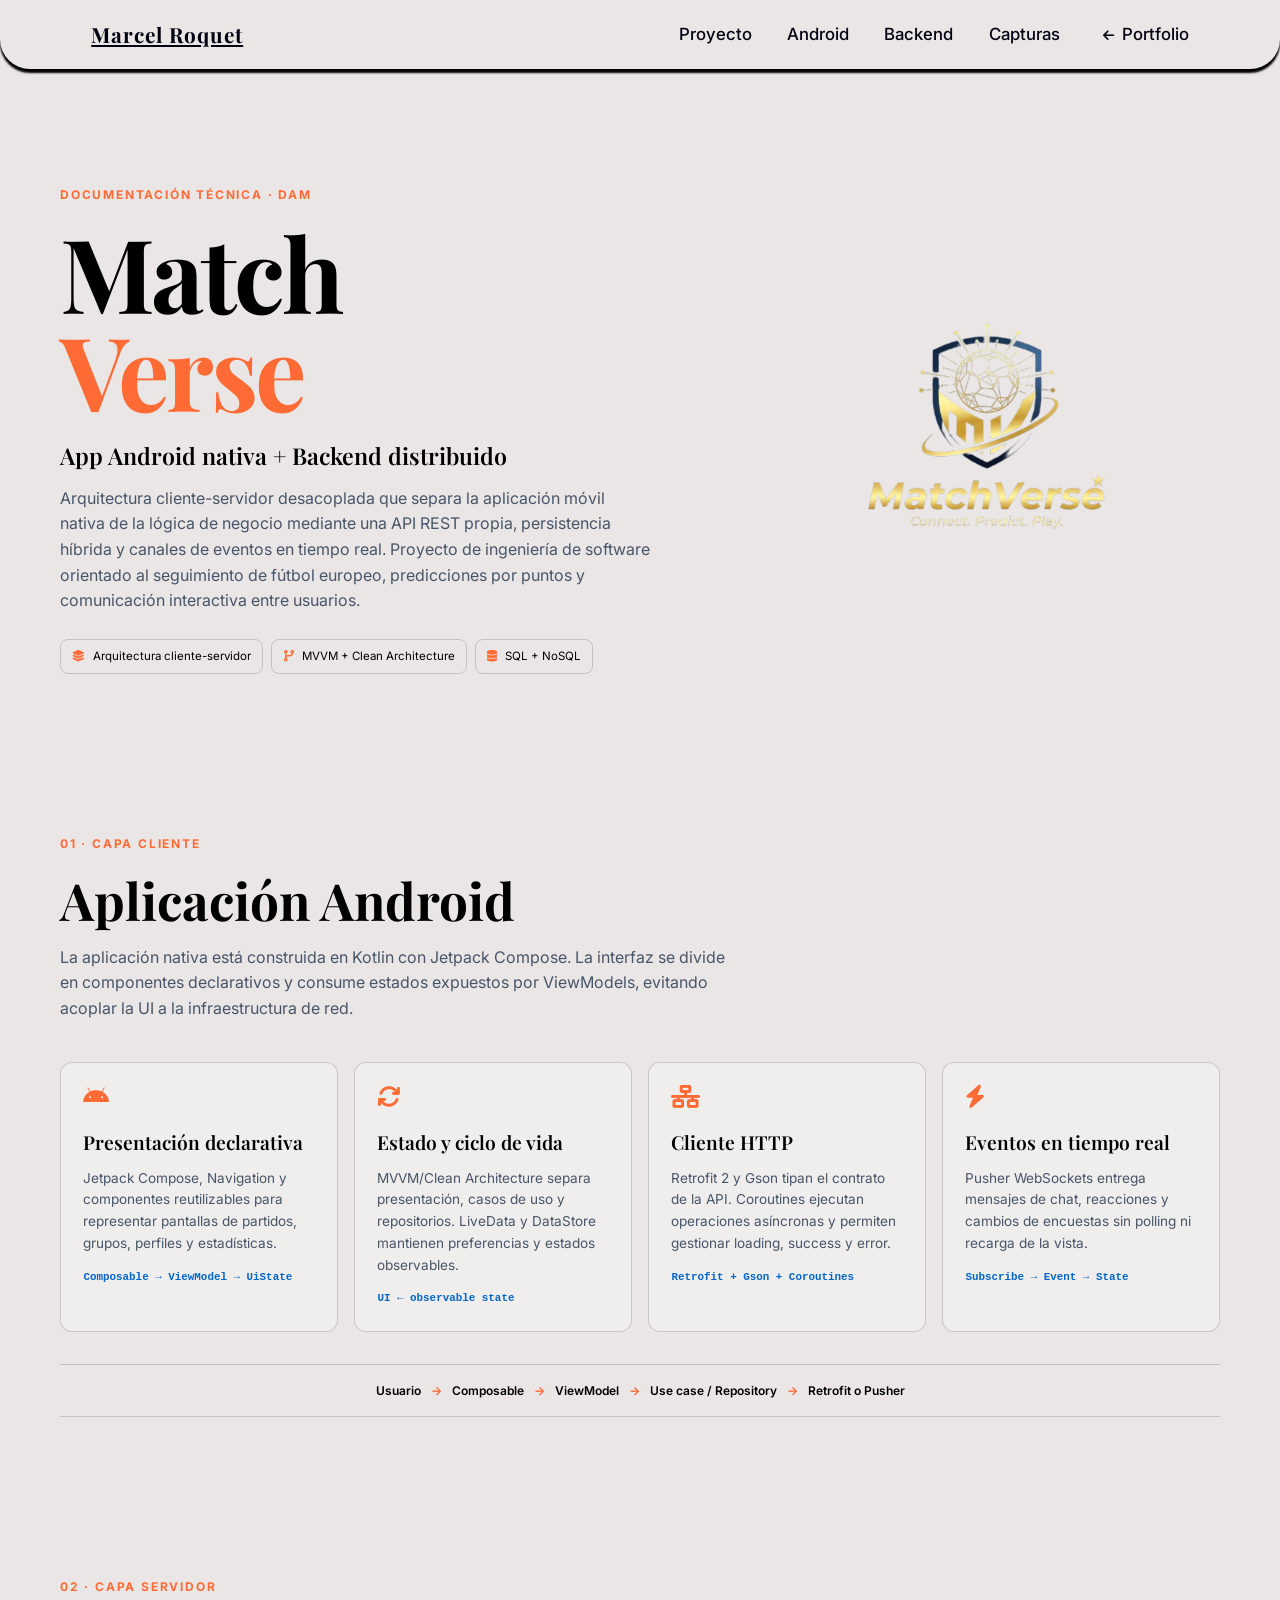
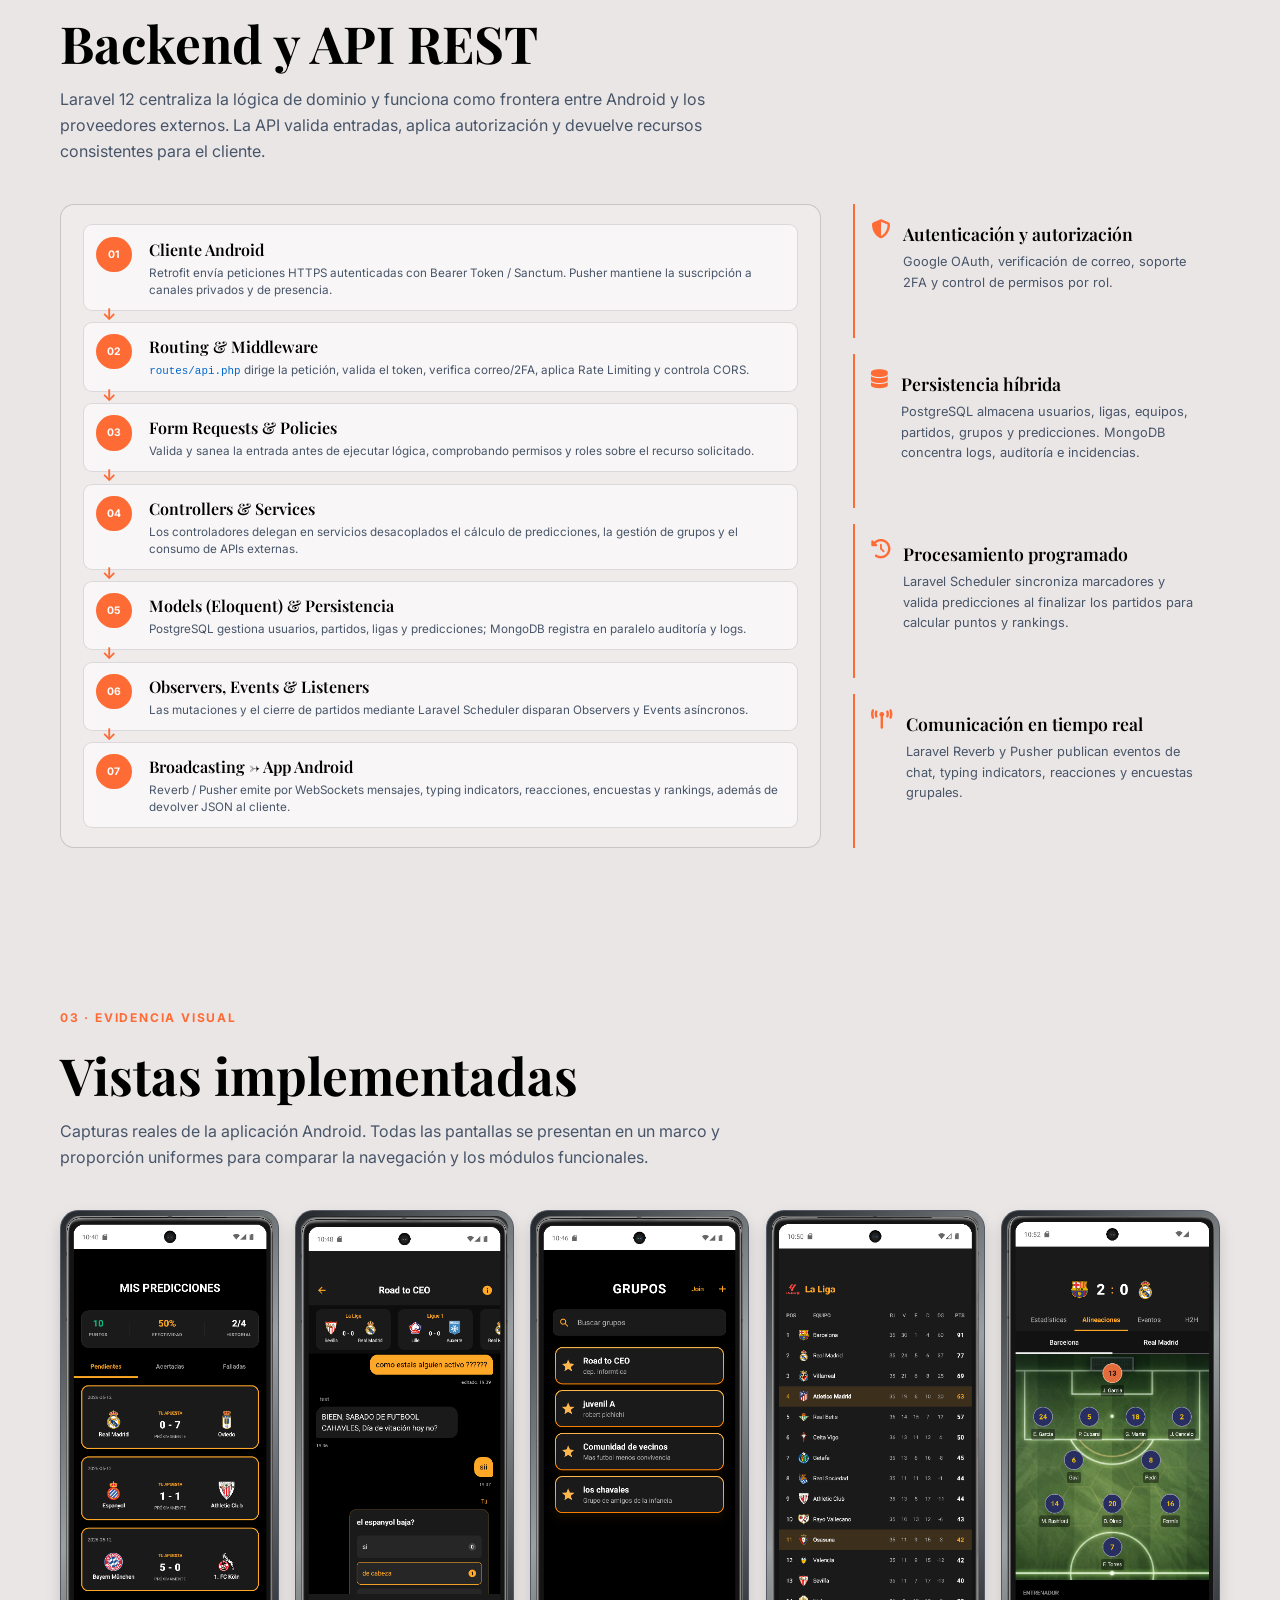
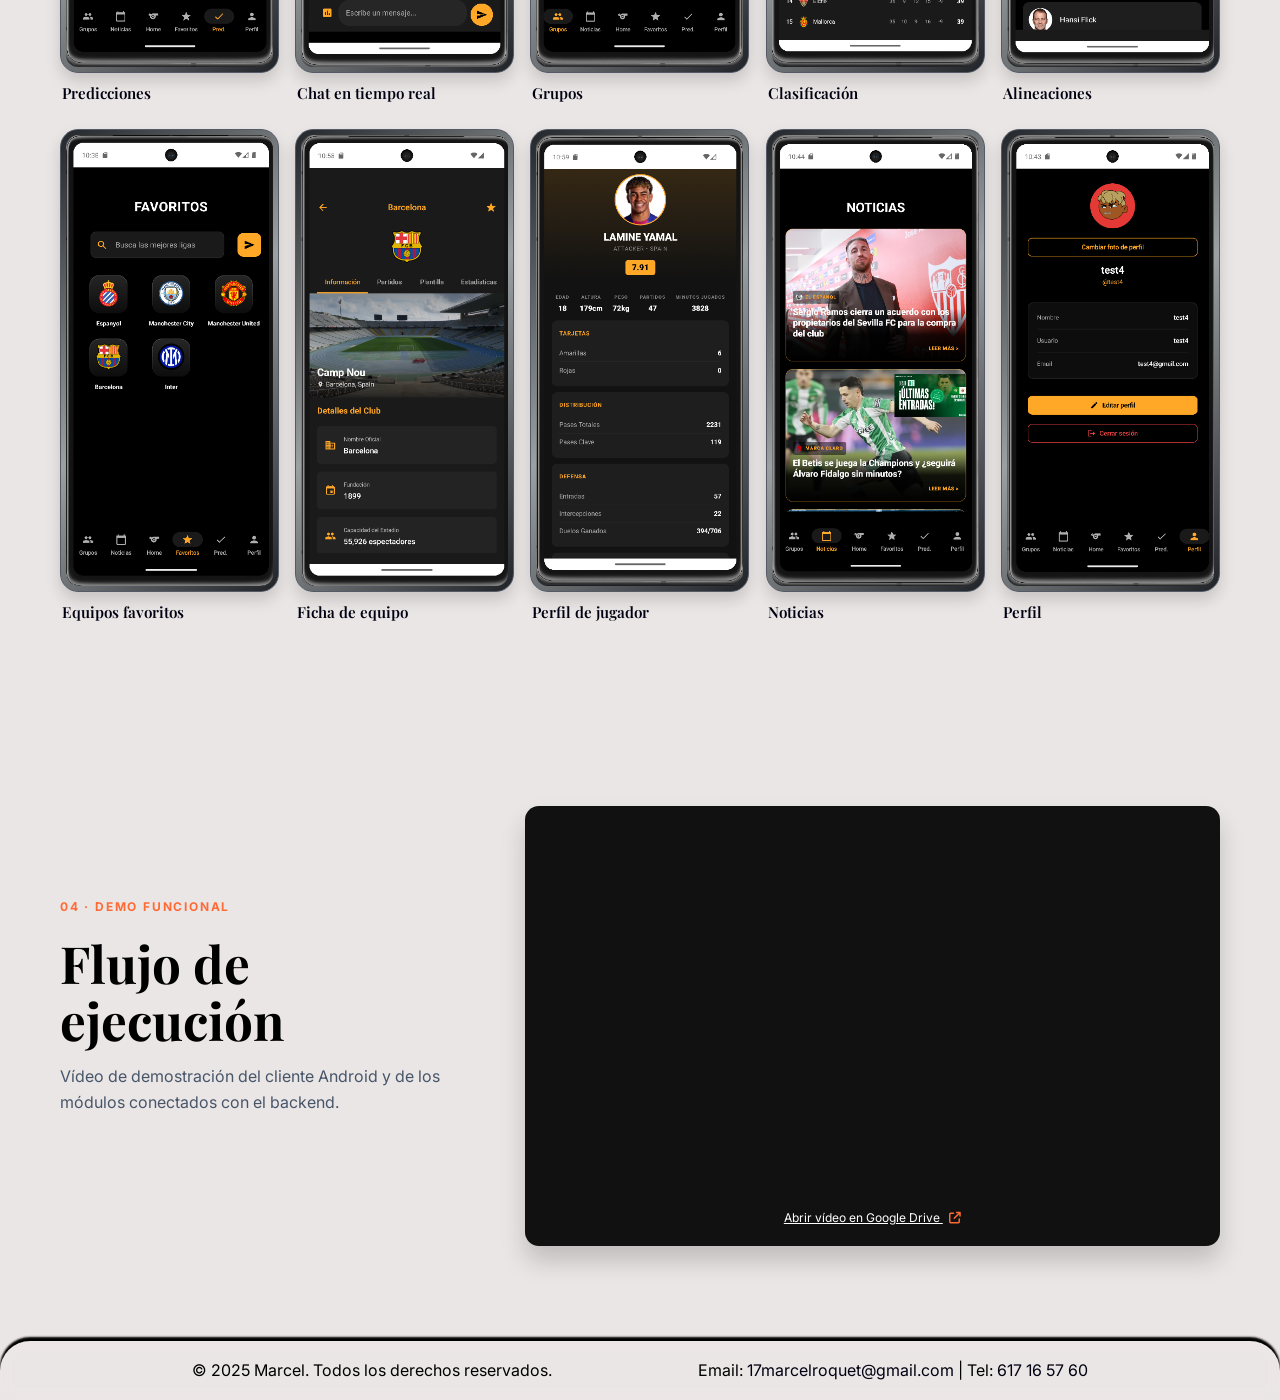
==== commit 6e919747: "feat: matchverse.html acabada" ====
--- a/matchverse.html
+++ b/matchverse.html
@@ -40,16 +40,15 @@
             <p class="mv-kicker">Documentación técnica · DAM</p>
             <h1>Match<span>Verse</span></h1>
             <h2>App Android nativa + Backend distribuido</h2>
-            <p>Proyecto de ingeniería de software orientado al seguimiento de fútbol europeo, predicciones por puntos y comunicación entre usuarios. La solución separa la aplicación cliente de la lógica de negocio mediante una API REST propia y canales de eventos en tiempo real.</p>
+            <p>Arquitectura cliente-servidor desacoplada que separa la aplicación móvil nativa de la lógica de negocio mediante una API REST propia, persistencia híbrida y canales de eventos en tiempo real. Proyecto de ingeniería de software orientado al seguimiento de fútbol europeo, predicciones por puntos y comunicación interactiva entre usuarios.</p>
             <div class="mv-meta">
                 <span><i class="fa-solid fa-layer-group"></i> Arquitectura cliente-servidor</span>
                 <span><i class="fa-solid fa-code-branch"></i> MVVM + Clean Architecture</span>
                 <span><i class="fa-solid fa-database"></i> SQL + NoSQL</span>
             </div>
         </div>
-        <div class="mv-logo-panel">
+        <div class="mv-logo-card">
             <img src="img/matchverse/Logo_SinFondo.png" alt="Logo de MatchVerse">
-            <div class="mv-status"><span></span> Sistema modular · API REST · WebSockets</div>
         </div>
     </section>
 
@@ -77,15 +76,35 @@
             <p>Laravel 12 centraliza la lógica de dominio y funciona como frontera entre Android y los proveedores externos. La API valida entradas, aplica autorización y devuelve recursos consistentes para el cliente.</p>
         </div>
         <div class="mv-backend-layout">
-            <div class="mv-architecture">
-                <div class="mv-arch-node node-client"><strong>Android</strong><small>Retrofit / Pusher</small></div>
-                <div class="mv-arch-line"><span>HTTPS · JSON</span></div>
-                <div class="mv-arch-node node-api"><strong>Laravel 12</strong><small>Controllers · Services · Policies</small></div>
-                <div class="mv-arch-line line-data"><span>ORM / Events</span></div>
-                <div class="mv-arch-node node-data"><strong>Persistencia</strong><small>PostgreSQL + MongoDB</small></div>
-                <div class="mv-arch-node node-external"><strong>Proveedores</strong><small>Football-Data.org · News API</small></div>
-                <div class="mv-arch-node node-realtime"><strong>Reverb / Pusher</strong><small>WebSockets</small></div>
-                <div class="mv-arch-node node-scheduler"><strong>Scheduler</strong><small>Sincronización automática</small></div>
+            <div class="mv-laravel-flow" aria-label="Ciclo de vida de una petición y eventos en Laravel 12">
+                <article class="mv-lifecycle-step">
+                    <span class="mv-step-number">01</span>
+                    <div><h3>Cliente Android</h3><p>Retrofit envía peticiones HTTPS autenticadas con Bearer Token / Sanctum. Pusher mantiene la suscripción a canales privados y de presencia.</p></div>
+                </article>
+                <article class="mv-lifecycle-step">
+                    <span class="mv-step-number">02</span>
+                    <div><h3>Routing &amp; Middleware</h3><p><code>routes/api.php</code> dirige la petición, valida el token, verifica correo/2FA, aplica Rate Limiting y controla CORS.</p></div>
+                </article>
+                <article class="mv-lifecycle-step">
+                    <span class="mv-step-number">03</span>
+                    <div><h3>Form Requests &amp; Policies</h3><p>Valida y sanea la entrada antes de ejecutar lógica, comprobando permisos y roles sobre el recurso solicitado.</p></div>
+                </article>
+                <article class="mv-lifecycle-step">
+                    <span class="mv-step-number">04</span>
+                    <div><h3>Controllers &amp; Services</h3><p>Los controladores delegan en servicios desacoplados el cálculo de predicciones, la gestión de grupos y el consumo de APIs externas.</p></div>
+                </article>
+                <article class="mv-lifecycle-step">
+                    <span class="mv-step-number">05</span>
+                    <div><h3>Models (Eloquent) &amp; Persistencia</h3><p>PostgreSQL gestiona usuarios, partidos, ligas y predicciones; MongoDB registra en paralelo auditoría y logs.</p></div>
+                </article>
+                <article class="mv-lifecycle-step">
+                    <span class="mv-step-number">06</span>
+                    <div><h3>Observers, Events &amp; Listeners</h3><p>Las mutaciones y el cierre de partidos mediante Laravel Scheduler disparan Observers y Events asíncronos.</p></div>
+                </article>
+                <article class="mv-lifecycle-step">
+                    <span class="mv-step-number">07</span>
+                    <div><h3>Broadcasting → App Android</h3><p>Reverb / Pusher emite por WebSockets mensajes, typing indicators, reacciones, encuestas y rankings, además de devolver JSON al cliente.</p></div>
+                </article>
             </div>
             <div class="mv-backend-notes">
                 <article><i class="fa-solid fa-shield-halved"></i><div><h3>Autenticación y autorización</h3><p>Google OAuth, verificación de correo, soporte 2FA y control de permisos por rol.</p></div></article>
@@ -122,7 +141,7 @@
             <h2>Flujo de ejecución</h2>
             <p>Vídeo de demostración del cliente Android y de los módulos conectados con el backend.</p>
         </div>
-        <div class="mv-video"><iframe src="https://drive.google.com/file/d/1jR9lfxM28s4_Ox5pja-9VUEj1MZ4rJ1h/preview" title="Vídeo demo de MatchVerse" allow="autoplay" allowfullscreen></iframe><a href="https://drive.google.com/file/d/1jR9lfxM28s4_Ox5pja-9VUEj1MZ4rJ1h/view?usp=sharing" target="_blank" rel="noopener noreferrer">Abrir vídeo en Google Drive <i class="fa-solid fa-arrow-up-right-from-square"></i></a></div>
+        <div class="mv-video"><iframe src="https://drive.google.com/file/d/1jR9lfxM28s4_Ox5pja-9VUEj1MZ4rJ1h/preview" title="Vídeo demo de MatchVerse" loading="lazy" referrerpolicy="no-referrer-when-downgrade" allow="autoplay; fullscreen; picture-in-picture" allowfullscreen></iframe><a href="https://drive.google.com/file/d/1jR9lfxM28s4_Ox5pja-9VUEj1MZ4rJ1h/view?usp=sharing" target="_blank" rel="noopener noreferrer">Abrir vídeo en Google Drive <i class="fa-solid fa-arrow-up-right-from-square"></i></a></div>
     </section>
 </main>
 
--- a/matchverse.css
+++ b/matchverse.css
@@ -1,13 +1,15 @@
 .matchverse-main{padding:105px 20px 0;background:#ebe6e6;max-width:1200px;margin:0 auto}
 .matchverse-main section{min-height:70vh;padding:5rem 0;opacity:0;transform:translateY(40px);transition:opacity .7s ease,transform .7s ease}
 .matchverse-main section.mv-visible{opacity:1;transform:translateY(0)}
-.nav-return{margin-left:.5rem}.nav-return i{font-size:.8rem;margin-right:4px}
-.mv-overview{display:grid;grid-template-columns:1.15fr .85fr;align-items:center;gap:4rem}.mv-kicker{color:#ff6b35;font-size:.75rem;font-weight:700;letter-spacing:1.8px;text-transform:uppercase;margin-bottom:1.2rem}.mv-intro h1{font:700 clamp(3.5rem,8vw,7rem)/.95 'Playfair Display',serif;letter-spacing:-3px}.mv-intro h1 span{display:block;color:#ff6b35}.mv-intro h2{font:600 1.45rem 'Playfair Display',serif;margin:1.4rem 0 .9rem}.mv-intro>p:not(.mv-kicker){max-width:590px;color:#475569}.mv-meta{display:flex;flex-wrap:wrap;gap:8px;margin-top:1.6rem}.mv-meta span{padding:.45rem .7rem;border:1px solid rgba(0,0,17,.16);border-radius:8px;font-size:.72rem}.mv-meta i{color:#ff6b35;margin-right:5px}.mv-logo-panel{display:flex;flex-direction:column;align-items:center;justify-content:center;min-height:390px;border:1px solid rgba(0,0,17,.16);border-radius:20px;background:rgba(255,255,255,.25);padding:2rem}.mv-logo-panel img{width:min(100%,360px);filter:drop-shadow(0 15px 20px rgba(0,0,0,.15));animation:mv-float 5s ease-in-out infinite}.mv-status{font-size:.68rem;color:#475569;margin-top:1rem}.mv-status span{display:inline-block;width:7px;height:7px;background:#10b981;border-radius:50%;margin-right:5px}
+.matchverse-main .logo{text-decoration:none}.nav-return{margin-left:.5rem}.nav-return i{font-size:.8rem;margin-right:4px}
+.mv-overview{display:grid;grid-template-columns:1.15fr .85fr;align-items:center;gap:4rem}.mv-kicker{color:#ff6b35;font-size:.75rem;font-weight:700;letter-spacing:1.8px;text-transform:uppercase;margin-bottom:1.2rem}.mv-intro h1{font:700 clamp(3.5rem,8vw,7rem)/.95 'Playfair Display',serif;letter-spacing:-3px}.mv-intro h1 span{display:block;color:#ff6b35}.mv-intro h2{font:600 1.45rem 'Playfair Display',serif;margin:1.4rem 0 .9rem}.mv-intro>p:not(.mv-kicker){max-width:590px;color:#475569}.mv-meta{display:flex;flex-wrap:wrap;gap:8px;margin-top:1.6rem}.mv-meta span{padding:.45rem .7rem;border:1px solid rgba(0,0,17,.16);border-radius:8px;font-size:.72rem}.mv-meta i{color:#ff6b35;margin-right:5px}.mv-logo-card{display:flex;align-items:center;justify-content:center;min-height:390px;padding:2rem}.mv-logo-card img{display:block;width:min(100%,360px);height:auto}
 .mv-section-heading{max-width:720px;margin-bottom:2.5rem}.mv-section-heading h2{font:700 clamp(2.2rem,4vw,3.8rem)/1.1 'Playfair Display',serif;margin-bottom:1rem}.mv-section-heading>p:last-child{color:#475569;max-width:680px}.mv-tech-grid{display:grid;grid-template-columns:repeat(4,1fr);gap:1rem}.mv-tech-card{min-height:270px;padding:1.4rem;border:1px solid rgba(0,0,17,.16);border-radius:12px;background:rgba(255,255,255,.28);transition:transform .3s,box-shadow .3s}.mv-tech-card:hover{transform:translateY(-5px);box-shadow:0 12px 25px rgba(0,0,0,.1)}.mv-tech-card>i{font-size:1.45rem;color:#ff6b35;margin-bottom:1.2rem}.mv-tech-card h3{font-size:1.2rem;margin-bottom:.6rem}.mv-tech-card p{color:#475569;font-size:.85rem}.mv-tech-card code{display:block;margin-top:1rem;color:#0066cc;font:600 .68rem 'Courier New',monospace}.mv-flow{display:flex;flex-wrap:wrap;align-items:center;justify-content:center;gap:10px;margin-top:2rem;padding:1rem;border-block:1px solid rgba(0,0,17,.16);font-size:.75rem}.mv-flow span{font-weight:600}.mv-flow b{color:#ff6b35}
-.mv-backend-layout{display:grid;grid-template-columns:1.35fr .65fr;gap:2rem;align-items:stretch}.mv-architecture{display:grid;grid-template-columns:repeat(6,1fr);grid-template-rows:repeat(3,1fr);gap:1rem;min-height:440px;padding:1.5rem;border:1px solid rgba(0,0,17,.16);border-radius:14px;background:rgba(255,255,255,.2);position:relative}.mv-arch-node{display:flex;flex-direction:column;justify-content:center;padding:.9rem;border:1px solid rgba(0,0,17,.16);border-radius:9px;background:rgba(255,255,255,.55);z-index:1}.mv-arch-node strong{font:600 1rem 'Playfair Display',serif}.mv-arch-node small{color:#475569;font-size:.67rem}.node-client{grid-column:1/3;grid-row:2}.node-api{grid-column:3/5;grid-row:2;border-color:#ff6b35}.node-data{grid-column:3/5;grid-row:3}.node-external{grid-column:1/3;grid-row:1}.node-realtime{grid-column:5/7;grid-row:1}.node-scheduler{grid-column:5/7;grid-row:3}.mv-arch-line{position:absolute;left:28%;top:50%;width:18%;border-top:1px dashed #ff6b35}.mv-arch-line:after{content:'›';position:absolute;right:-4px;top:-15px;color:#ff6b35;font-size:1.4rem}.mv-arch-line span{position:absolute;top:-20px;left:20%;font-size:.6rem;color:#475569;white-space:nowrap}.line-data{left:58%;top:69%;width:16%;transform:rotate(-30deg)}.mv-backend-notes{display:grid;gap:1rem}.mv-backend-notes article{display:flex;gap:.8rem;padding:1rem;border-left:2px solid #ff6b35}.mv-backend-notes i{color:#ff6b35;font-size:1.2rem}.mv-backend-notes h3{font-size:1.1rem}.mv-backend-notes p{color:#475569;font-size:.8rem;margin-top:.25rem}
-.mv-gallery{display:grid;grid-template-columns:repeat(5,1fr);gap:1rem}.mv-shot{border:0;background:transparent;color:#000011;text-align:left;cursor:pointer;padding:0;transition:transform .3s}.mv-shot:hover{transform:translateY(-6px)}.mv-shot img{display:block;width:100%;aspect-ratio:388/820;object-fit:cover;padding:5px;border:1px solid #545b66;border-radius:18px;background:linear-gradient(135deg,#23272b,#9ba0a2,#202328);box-shadow:0 8px 15px rgba(0,0,0,.15)}.mv-shot span{display:block;font:600 .95rem 'Playfair Display',serif;padding:.6rem .1rem}.mv-video-section{display:grid;grid-template-columns:.75fr 1.25fr;align-items:center;gap:3rem}.mv-video{padding:8px;background:#111;border-radius:14px;box-shadow:0 15px 25px rgba(0,0,0,.18)}.mv-video iframe{display:block;width:100%;aspect-ratio:16/9;border:0;border-radius:8px}.mv-video a{display:block;color:#fff;text-align:center;font-size:.75rem;padding:.7rem}.mv-video a i{color:#ff6b35;margin-left:.4rem}
+.mv-backend-layout{display:grid;grid-template-columns:1.35fr .65fr;gap:2rem;align-items:stretch}.mv-laravel-flow{display:flex;flex-direction:column;gap:.7rem;padding:1.2rem 1.4rem;border:1px solid rgba(0,0,17,.16);border-radius:14px;background:rgba(255,255,255,.2)}.mv-lifecycle-step{display:grid;grid-template-columns:2.5rem 1fr;gap:.8rem;position:relative;padding:.7rem .75rem;border:1px solid rgba(0,0,17,.12);border-radius:9px;background:rgba(255,255,255,.55)}.mv-lifecycle-step:not(:last-child)::after{content:'↓';position:absolute;bottom:-1.1rem;left:1.1rem;color:#ff6b35;font-weight:700;z-index:2}.mv-step-number{display:grid;place-items:center;width:2.2rem;height:2.2rem;border-radius:50%;background:#ff6b35;color:#fff;font:700 .65rem 'Inter',sans-serif}.mv-lifecycle-step h3{font-size:1rem;margin-bottom:.15rem}.mv-lifecycle-step p{color:#475569;font-size:.73rem;line-height:1.45}.mv-lifecycle-step code{font-size:.68rem;color:#0066cc}.mv-backend-notes{display:grid;gap:1rem}.mv-backend-notes article{display:flex;gap:.8rem;padding:1rem;border-left:2px solid #ff6b35}.mv-backend-notes i{color:#ff6b35;font-size:1.2rem}.mv-backend-notes h3{font-size:1.1rem}.mv-backend-notes p{color:#475569;font-size:.8rem;margin-top:.25rem}
+.mv-gallery{display:grid;grid-template-columns:repeat(5,1fr);gap:1rem;perspective:1000px}.mv-shot{--mv-rest-x:0px;--mv-rest-y:0px;--mv-rest-rx:2deg;--mv-rest-ry:0deg;--mv-rest-rz:0deg;border:0;background:transparent;color:#000011;text-align:left;cursor:pointer;padding:0;opacity:0;transform-style:preserve-3d;transform:perspective(1000px) translate3d(calc(var(--mv-rest-x) - 22px),calc(var(--mv-rest-y) + 28px),0) rotateX(7deg) rotateY(-12deg) rotateZ(-4deg);transition:opacity .7s ease,transform .9s cubic-bezier(.22,1,.36,1);will-change:transform}.mv-gallery.mv-gallery-visible .mv-shot{opacity:1;transform:perspective(1000px) translate3d(var(--mv-rest-x),var(--mv-rest-y),0) rotateX(var(--mv-rest-rx)) rotateY(var(--mv-rest-ry)) rotateZ(var(--mv-rest-rz));animation:mv-shot-float 6s ease-in-out infinite;animation-delay:var(--mv-delay,0s)}.mv-gallery.mv-gallery-visible .mv-shot:nth-child(2){--mv-rest-x:4px;--mv-rest-y:10px;--mv-rest-rx:-2deg;--mv-rest-ry:4deg;--mv-rest-rz:2deg;--mv-delay:.12s}.mv-gallery.mv-gallery-visible .mv-shot:nth-child(3){--mv-rest-x:-3px;--mv-rest-y:-4px;--mv-rest-rx:3deg;--mv-rest-ry:-4deg;--mv-rest-rz:-2deg;--mv-delay:.24s}.mv-gallery.mv-gallery-visible .mv-shot:nth-child(4){--mv-rest-x:5px;--mv-rest-y:9px;--mv-rest-rx:-3deg;--mv-rest-ry:5deg;--mv-rest-rz:2deg;--mv-delay:.36s}.mv-gallery.mv-gallery-visible .mv-shot:nth-child(5){--mv-rest-x:-4px;--mv-rest-y:-2px;--mv-rest-rx:2deg;--mv-rest-ry:-5deg;--mv-rest-rz:-2deg;--mv-delay:.48s}.mv-gallery.mv-gallery-visible .mv-shot:nth-child(6){--mv-rest-x:3px;--mv-rest-y:8px;--mv-rest-rx:-2deg;--mv-rest-ry:4deg;--mv-rest-rz:2deg;--mv-delay:.6s}.mv-gallery.mv-gallery-visible .mv-shot:nth-child(7){--mv-rest-x:-4px;--mv-rest-y:-5px;--mv-rest-rx:3deg;--mv-rest-ry:-4deg;--mv-rest-rz:-2deg;--mv-delay:.72s}.mv-gallery.mv-gallery-visible .mv-shot:nth-child(8){--mv-rest-x:5px;--mv-rest-y:7px;--mv-rest-rx:-2deg;--mv-rest-ry:5deg;--mv-rest-rz:2deg;--mv-delay:.84s}.mv-gallery.mv-gallery-visible .mv-shot:nth-child(9){--mv-rest-x:-3px;--mv-rest-y:-3px;--mv-rest-rx:2deg;--mv-rest-ry:-4deg;--mv-rest-rz:-2deg;--mv-delay:.96s}.mv-gallery.mv-gallery-visible .mv-shot:nth-child(10){--mv-rest-x:4px;--mv-rest-y:9px;--mv-rest-rx:-3deg;--mv-rest-ry:4deg;--mv-rest-rz:2deg;--mv-delay:1.08s}.mv-shot:hover{z-index:2;animation-play-state:paused}.mv-shot:hover img{box-shadow:0 24px 38px rgba(0,0,0,.3)}.mv-shot img{display:block;width:100%;aspect-ratio:388/820;object-fit:cover;padding:5px;border:1px solid #545b66;border-radius:18px;background:linear-gradient(135deg,#23272b,#9ba0a2,#202328);box-shadow:0 8px 15px rgba(0,0,0,.15);transition:box-shadow .45s cubic-bezier(.22,1,.36,1)}.mv-shot span{display:block;font:600 .95rem 'Playfair Display',serif;padding:.6rem .1rem}.mv-video-section{display:grid;grid-template-columns:.75fr 1.25fr;align-items:center;gap:3rem}.mv-video{padding:8px;background:#111;border-radius:14px;box-shadow:0 15px 25px rgba(0,0,0,.18)}.mv-video iframe{display:block;width:100%;aspect-ratio:16/9;border:0;border-radius:8px}.mv-video a{display:block;color:#fff;text-align:center;font-size:.75rem;padding:.7rem}.mv-video a i{color:#ff6b35;margin-left:.4rem}
 .mv-lightbox{position:fixed;inset:0;z-index:5000;display:grid;place-items:center;gap:.8rem;padding:2rem;background:rgba(0,0,17,.9);opacity:0;visibility:hidden;transition:opacity .3s}.mv-lightbox.open{opacity:1;visibility:visible}.mv-lightbox img{max-height:80vh;max-width:min(420px,85vw);border-radius:15px}.mv-lightbox p{color:#fff;font:600 1.2rem 'Playfair Display',serif}.mv-lightbox-close{position:absolute;right:2rem;top:1.5rem;border:0;background:transparent;color:#fff;font-size:1.5rem;cursor:pointer}
-@keyframes mv-float{0%,100%{transform:translateY(0)}50%{transform:translateY(-12px)}}
 @media(max-width:1024px){.matchverse-main{padding-left:8%;padding-right:8%}.mv-overview{gap:2rem}.mv-tech-grid{grid-template-columns:repeat(2,1fr)}.mv-backend-layout{grid-template-columns:1fr}.mv-gallery{grid-template-columns:repeat(4,1fr)}}
-@media(max-width:850px){.matchverse-main{padding:95px 5% 0}.mv-overview{grid-template-columns:1fr;min-height:0}.mv-logo-panel{min-height:280px}.mv-architecture{min-height:520px}.mv-video-section{grid-template-columns:1fr;gap:1rem}}
-@media(max-width:600px){.matchverse-main{padding-left:5%;padding-right:5%}.matchverse-main section{padding:4rem 0}.mv-intro h1{font-size:4rem}.mv-intro h2{font-size:1.2rem}.mv-tech-grid{grid-template-columns:1fr}.mv-tech-card{min-height:0}.mv-flow{justify-content:flex-start;line-height:2}.mv-architecture{grid-template-columns:repeat(2,1fr);grid-template-rows:auto;min-height:0;padding:1rem}.mv-arch-node{grid-column:auto;grid-row:auto}.mv-arch-line{display:none}.mv-gallery{grid-template-columns:repeat(2,1fr)}.mv-shot span{font-size:.8rem}.mv-lightbox-close{right:1rem}}
+@media(max-width:850px){.matchverse-main{padding:95px 5% 0}.mv-overview{grid-template-columns:1fr;min-height:0}.mv-logo-card{min-height:280px}.mv-video-section{grid-template-columns:1fr;gap:1rem}}
+@keyframes mv-shot-float{0%,100%{transform:perspective(1000px) translate3d(var(--mv-rest-x),var(--mv-rest-y),0) rotateX(var(--mv-rest-rx)) rotateY(var(--mv-rest-ry)) rotateZ(var(--mv-rest-rz))}50%{transform:perspective(1000px) translate3d(calc(var(--mv-rest-x) - 3px),calc(var(--mv-rest-y) - 7px),0) rotateX(calc(var(--mv-rest-rx) + 1deg)) rotateY(calc(var(--mv-rest-ry) - 1deg)) rotateZ(calc(var(--mv-rest-rz) + 1deg))}}
+@media(prefers-reduced-motion:reduce){.mv-shot,.mv-gallery.mv-gallery-visible .mv-shot{animation:none;transition:none}.mv-shot{transform:none!important;opacity:1}}
+@media(max-width:600px){.matchverse-main{padding-left:5%;padding-right:5%}.matchverse-main section{padding:4rem 0}.mv-intro h1{font-size:4rem}.mv-intro h2{font-size:1.2rem}.mv-tech-grid{grid-template-columns:1fr}.mv-tech-card{min-height:0}.mv-flow{justify-content:flex-start;line-height:2}.mv-laravel-flow{padding:1rem .7rem}.mv-lifecycle-step{grid-template-columns:2.2rem 1fr;padding:.65rem}.mv-lifecycle-step p{font-size:.7rem}.mv-gallery{grid-template-columns:repeat(2,1fr)}.mv-shot span{font-size:.8rem}.mv-lightbox-close{right:1rem}}
+.mv-gallery .mv-shot{border-radius:12px;overflow:visible;opacity:1;transform:none;animation:mv-card-float 5s ease-in-out infinite;will-change:transform}.mv-gallery.mv-gallery-visible .mv-shot{opacity:1;transform:none;animation:mv-card-float 5s ease-in-out infinite}.mv-gallery .mv-shot:hover{transform:none;box-shadow:none}.mv-gallery .mv-shot img{position:relative;z-index:1;transform:none;transition:transform .45s cubic-bezier(.22,1,.36,1),box-shadow .45s cubic-bezier(.22,1,.36,1)}.mv-gallery .mv-shot:hover img{transform:translate(4px,-6px) rotate(1.5deg) scale(1.02);box-shadow:0 12px 22px rgba(0,0,0,.18)}@keyframes mv-card-float{0%,100%{transform:translateY(0)}50%{transform:translateY(-7px)}}
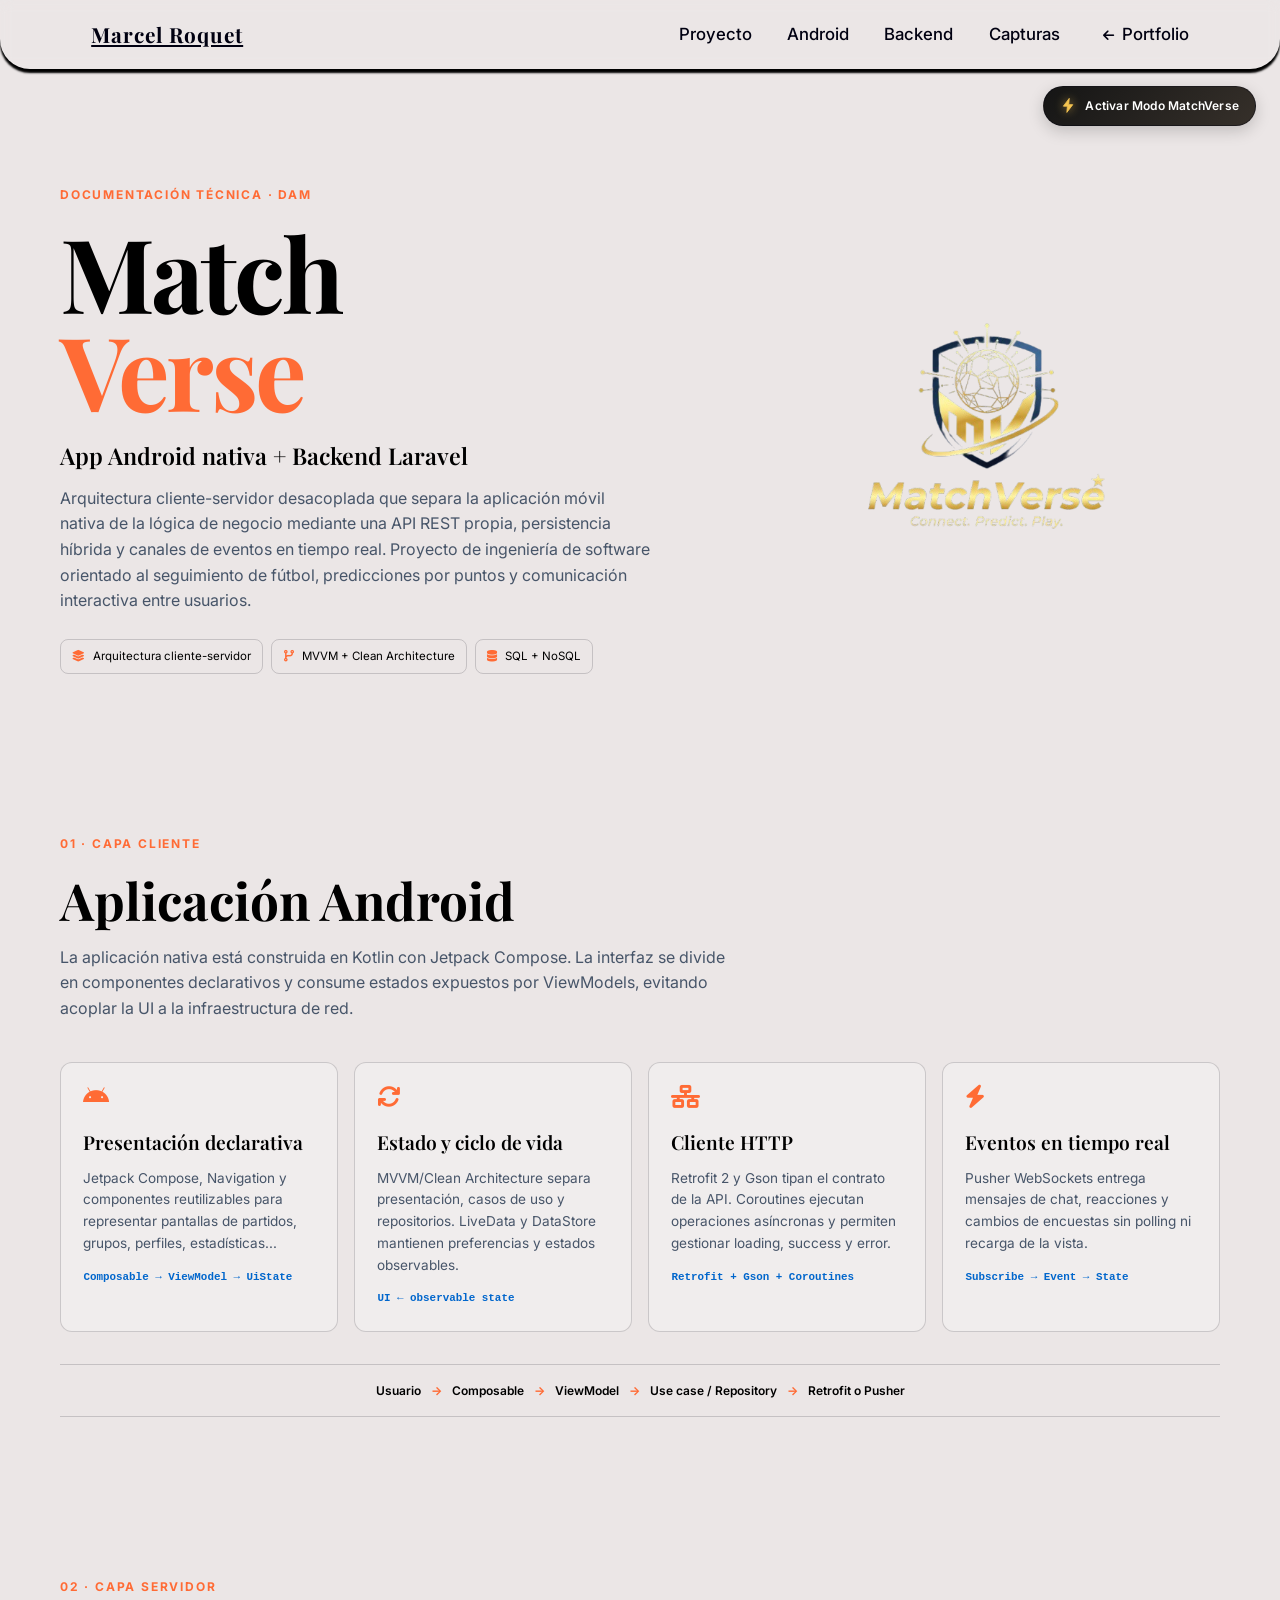
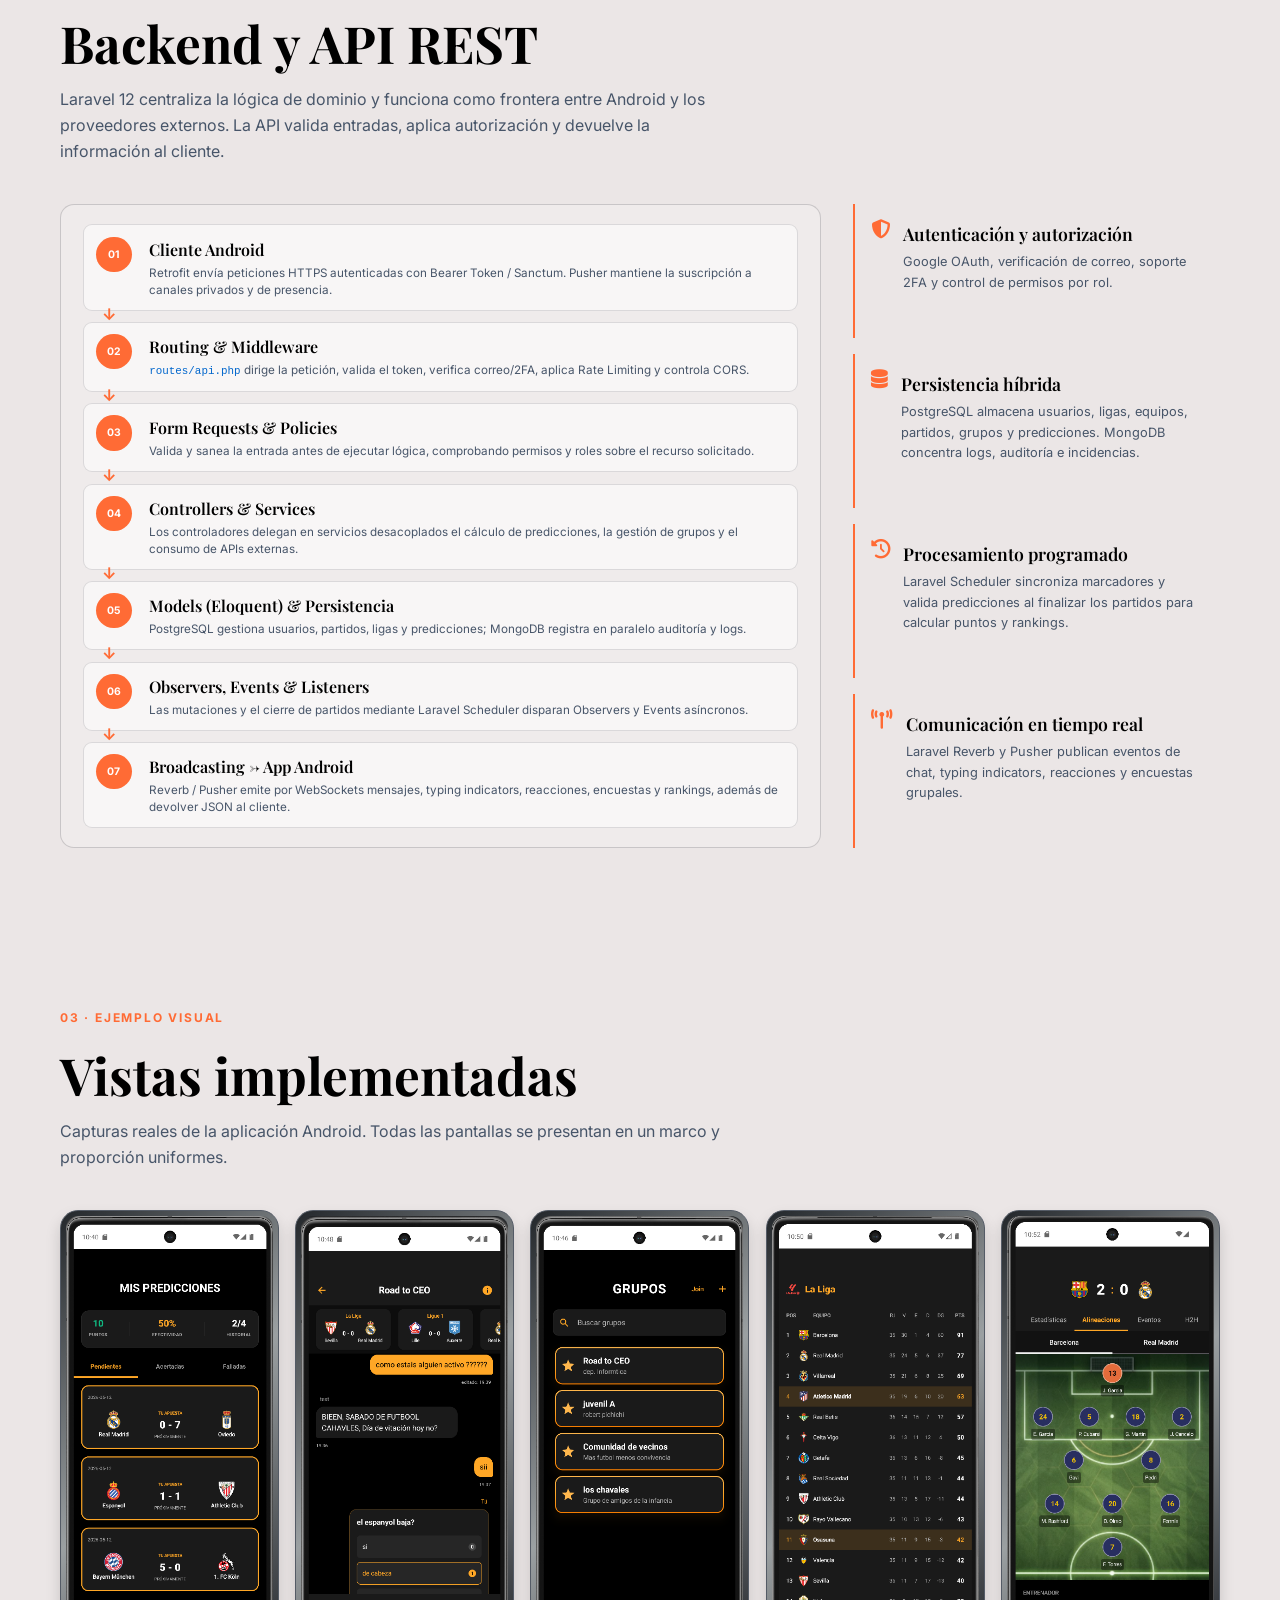
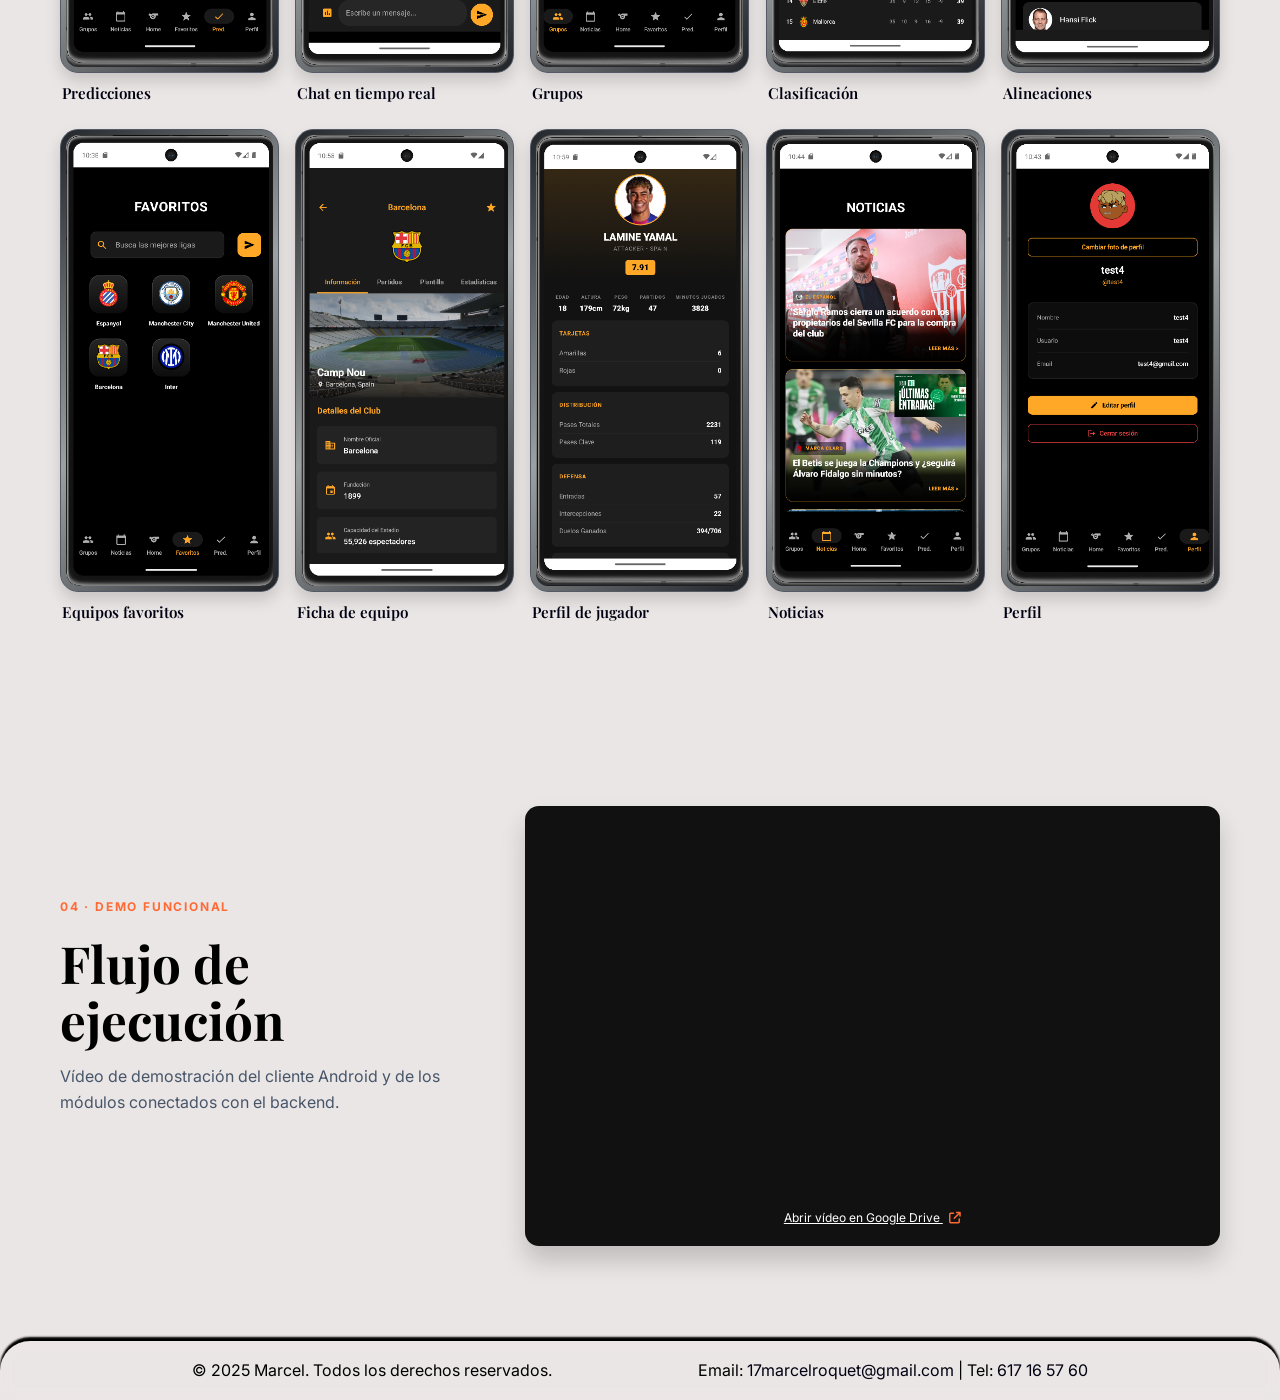
==== commit 355200a5: "feat: modo matchverse" ====
--- a/matchverse.html
+++ b/matchverse.html
@@ -35,12 +35,20 @@
 </header>
 
 <main class="matchverse-main">
+    <div class="mv-mode-toolbar">
+        <button class="mv-mode-toggle" id="mvModeToggle" type="button" aria-pressed="false">
+            <svg class="mv-mode-icon" viewBox="0 0 24 24" aria-hidden="true">
+                <path d="M13.2 2 4.8 13.1h5.8L9.8 22l8.4-11.1h-5.8L13.2 2Z"></path>
+            </svg>
+            <span id="mvModeLabel">Activar Modo MatchVerse</span>
+        </button>
+    </div>
     <section class="mv-overview mv-reveal" id="overview">
         <div class="mv-intro">
             <p class="mv-kicker">Documentación técnica · DAM</p>
             <h1>Match<span>Verse</span></h1>
-            <h2>App Android nativa + Backend distribuido</h2>
-            <p>Arquitectura cliente-servidor desacoplada que separa la aplicación móvil nativa de la lógica de negocio mediante una API REST propia, persistencia híbrida y canales de eventos en tiempo real. Proyecto de ingeniería de software orientado al seguimiento de fútbol europeo, predicciones por puntos y comunicación interactiva entre usuarios.</p>
+            <h2>App Android nativa + Backend Laravel</h2>
+            <p>Arquitectura cliente-servidor desacoplada que separa la aplicación móvil nativa de la lógica de negocio mediante una API REST propia, persistencia híbrida y canales de eventos en tiempo real. Proyecto de ingeniería de software orientado al seguimiento de fútbol, predicciones por puntos y comunicación interactiva entre usuarios.</p>
             <div class="mv-meta">
                 <span><i class="fa-solid fa-layer-group"></i> Arquitectura cliente-servidor</span>
                 <span><i class="fa-solid fa-code-branch"></i> MVVM + Clean Architecture</span>
@@ -49,6 +57,12 @@
         </div>
         <div class="mv-logo-card">
             <img src="img/matchverse/Logo_SinFondo.png" alt="Logo de MatchVerse">
+            <span class="mv-logo-spark spark-a" aria-hidden="true"></span>
+            <span class="mv-logo-spark spark-b" aria-hidden="true"></span>
+            <span class="mv-logo-spark spark-c" aria-hidden="true"></span>
+            <span class="mv-logo-spark spark-d" aria-hidden="true"></span>
+            <span class="mv-logo-spark spark-e" aria-hidden="true"></span>
+            <span class="mv-logo-spark spark-f" aria-hidden="true"></span>
         </div>
     </section>
 
@@ -59,7 +73,7 @@
             <p>La aplicación nativa está construida en Kotlin con Jetpack Compose. La interfaz se divide en componentes declarativos y consume estados expuestos por ViewModels, evitando acoplar la UI a la infraestructura de red.</p>
         </div>
         <div class="mv-tech-grid">
-            <article class="mv-tech-card"><i class="fa-brands fa-android"></i><h3>Presentación declarativa</h3><p>Jetpack Compose, Navigation y componentes reutilizables para representar pantallas de partidos, grupos, perfiles y estadísticas.</p><code>Composable → ViewModel → UiState</code></article>
+            <article class="mv-tech-card"><i class="fa-brands fa-android"></i><h3>Presentación declarativa</h3><p>Jetpack Compose, Navigation y componentes reutilizables para representar pantallas de partidos, grupos, perfiles, estadísticas...</p><code>Composable → ViewModel → UiState</code></article>
             <article class="mv-tech-card"><i class="fa-solid fa-arrows-rotate"></i><h3>Estado y ciclo de vida</h3><p>MVVM/Clean Architecture separa presentación, casos de uso y repositorios. LiveData y DataStore mantienen preferencias y estados observables.</p><code>UI ← observable state</code></article>
             <article class="mv-tech-card"><i class="fa-solid fa-network-wired"></i><h3>Cliente HTTP</h3><p>Retrofit 2 y Gson tipan el contrato de la API. Coroutines ejecutan operaciones asíncronas y permiten gestionar loading, success y error.</p><code>Retrofit + Gson + Coroutines</code></article>
             <article class="mv-tech-card"><i class="fa-solid fa-bolt"></i><h3>Eventos en tiempo real</h3><p>Pusher WebSockets entrega mensajes de chat, reacciones y cambios de encuestas sin polling ni recarga de la vista.</p><code>Subscribe → Event → State</code></article>
@@ -73,7 +87,7 @@
         <div class="mv-section-heading">
             <p class="mv-kicker">02 · Capa servidor</p>
             <h2>Backend y API REST</h2>
-            <p>Laravel 12 centraliza la lógica de dominio y funciona como frontera entre Android y los proveedores externos. La API valida entradas, aplica autorización y devuelve recursos consistentes para el cliente.</p>
+            <p>Laravel 12 centraliza la lógica de dominio y funciona como frontera entre Android y los proveedores externos. La API valida entradas, aplica autorización y devuelve la información al cliente.</p>
         </div>
         <div class="mv-backend-layout">
             <div class="mv-laravel-flow" aria-label="Ciclo de vida de una petición y eventos en Laravel 12">
@@ -117,9 +131,9 @@
 
     <section class="mv-section mv-reveal" id="showcase">
         <div class="mv-section-heading">
-            <p class="mv-kicker">03 · Evidencia visual</p>
+            <p class="mv-kicker">03 · Ejemplo visual</p>
             <h2>Vistas implementadas</h2>
-            <p>Capturas reales de la aplicación Android. Todas las pantallas se presentan en un marco y proporción uniformes para comparar la navegación y los módulos funcionales.</p>
+            <p>Capturas reales de la aplicación Android. Todas las pantallas se presentan en un marco y proporción uniformes.</p>
         </div>
         <div class="mv-gallery">
             <button type="button" class="mv-shot" data-title="Predicciones" data-image="img/matchverse/Predicciones.png"><img src="img/matchverse/Predicciones.png" alt="Pantalla de predicciones" loading="lazy"><span>Predicciones</span></button>
@@ -157,6 +171,14 @@
     <img id="mvLightboxImage" src="" alt="">
     <p id="mvLightboxTitle"></p>
 </div>
+<div class="mv-electric-overlay" id="mvElectricOverlay" aria-hidden="true">
+    <span class="mv-electric-ray ray-one"></span>
+    <span class="mv-electric-ray ray-two"></span>
+    <span class="mv-electric-ray ray-three"></span>
+    <span class="mv-electric-ray ray-four"></span>
+    <span class="mv-electric-spark spark-one"></span>
+    <span class="mv-electric-spark spark-two"></span>
+</div>
 <script src="matchverse.js"></script>
 </body>
 </html>
--- a/index.css
+++ b/index.css
@@ -1156,6 +1156,10 @@
 
 }
 
+#projects .project-buttons .matchverse-project-link p.none {
+    font-size: 0.78rem;
+}
+
 /* Ajustar el contenedor de botones en proyectos */
 #projects .project-buttons {
     display: flex;
--- a/matchverse.css
+++ b/matchverse.css
@@ -13,3 +13,10 @@
 @media(prefers-reduced-motion:reduce){.mv-shot,.mv-gallery.mv-gallery-visible .mv-shot{animation:none;transition:none}.mv-shot{transform:none!important;opacity:1}}
 @media(max-width:600px){.matchverse-main{padding-left:5%;padding-right:5%}.matchverse-main section{padding:4rem 0}.mv-intro h1{font-size:4rem}.mv-intro h2{font-size:1.2rem}.mv-tech-grid{grid-template-columns:1fr}.mv-tech-card{min-height:0}.mv-flow{justify-content:flex-start;line-height:2}.mv-laravel-flow{padding:1rem .7rem}.mv-lifecycle-step{grid-template-columns:2.2rem 1fr;padding:.65rem}.mv-lifecycle-step p{font-size:.7rem}.mv-gallery{grid-template-columns:repeat(2,1fr)}.mv-shot span{font-size:.8rem}.mv-lightbox-close{right:1rem}}
 .mv-gallery .mv-shot{border-radius:12px;overflow:visible;opacity:1;transform:none;animation:mv-card-float 5s ease-in-out infinite;will-change:transform}.mv-gallery.mv-gallery-visible .mv-shot{opacity:1;transform:none;animation:mv-card-float 5s ease-in-out infinite}.mv-gallery .mv-shot:hover{transform:none;box-shadow:none}.mv-gallery .mv-shot img{position:relative;z-index:1;transform:none;transition:transform .45s cubic-bezier(.22,1,.36,1),box-shadow .45s cubic-bezier(.22,1,.36,1)}.mv-gallery .mv-shot:hover img{transform:translate(4px,-6px) rotate(1.5deg) scale(1.02);box-shadow:0 12px 22px rgba(0,0,0,.18)}@keyframes mv-card-float{0%,100%{transform:translateY(0)}50%{transform:translateY(-7px)}}
+.mv-mode-toolbar{display:flex;justify-content:flex-end;margin:-45px 0 15px;position:relative;z-index:2}.mv-mode-toggle{display:inline-flex;align-items:center;gap:.55rem;border:1px solid rgba(0,0,17,.35);border-radius:999px;padding:.65rem 1rem;background:linear-gradient(135deg,#151515,#36302a);color:#fff;font:600 .75rem 'Inter',sans-serif;letter-spacing:.2px;cursor:pointer;box-shadow:0 5px 16px rgba(0,0,0,.18);transition:color .35s,background .35s,border-color .35s,box-shadow .35s,transform .25s}.mv-mode-toggle:hover{transform:translateY(-2px);box-shadow:0 8px 20px rgba(0,0,0,.25)}.mv-mode-toggle:focus-visible{outline:2px solid #ff6b35;outline-offset:3px}.mv-mode-icon{width:1.05rem;height:1.05rem;fill:#F5C451;stroke:#F5C451;stroke-width:1.2;filter:drop-shadow(0 0 5px rgba(245,196,81,.65))}.matchverse-main,.matchverse-main .mv-tech-card,.matchverse-main .mv-logo-card,.matchverse-main .mv-laravel-flow,.matchverse-main .mv-lifecycle-step,.matchverse-main .mv-flow,footer{transition:background-color .45s ease,border-color .45s ease,color .45s ease}
+body.matchverse-theme{--secondary-color:#F5C451;--black:#F8FAFC;background:#070D19;color:#F8FAFC;transition:background-color .45s ease,color .45s ease}body.matchverse-theme .matchverse-main{background:#070D19}body.matchverse-theme header{background:rgba(7,13,25,.92);border-bottom:1px solid rgba(245,196,81,.25);box-shadow:0 4px 14px rgba(0,0,0,.45)}body.matchverse-theme .logo,body.matchverse-theme .nav-link{color:#F8FAFC}body.matchverse-theme .nav-link:hover{color:#F5C451}body.matchverse-theme .bar{background:#F8FAFC}body.matchverse-theme .menu-mobile{background:rgba(7,13,25,.97);border-bottom:1px solid rgba(245,196,81,.25)}body.matchverse-theme .menu-mobile a{color:#F8FAFC}body.matchverse-theme .menu-mobile a:hover{color:#F5C451}body.matchverse-theme .mv-mode-toggle{background:linear-gradient(135deg,#162442,#243b63);border-color:rgba(245,196,81,.55);box-shadow:0 0 18px rgba(245,196,81,.16)}body.matchverse-theme .mv-mode-toggle:focus-visible{outline-color:#F5C451}
+body.matchverse-theme h1,body.matchverse-theme h2,body.matchverse-theme h3,body.matchverse-theme h4,body.matchverse-theme .mv-shot span{color:#F8FAFC}body.matchverse-theme .mv-intro>p:not(.mv-kicker),body.matchverse-theme .mv-section-heading>p:last-child,body.matchverse-theme .mv-tech-card p,body.matchverse-theme .mv-lifecycle-step p,body.matchverse-theme .mv-backend-notes p,body.matchverse-theme .mv-flow,body.matchverse-theme .mv-shot span{color:#CBD5E1}body.matchverse-theme .mv-kicker,body.matchverse-theme .mv-intro h1 span,body.matchverse-theme .mv-meta i,body.matchverse-theme .mv-tech-card>i,body.matchverse-theme .mv-flow b,body.matchverse-theme .mv-lifecycle-step:not(:last-child)::after,body.matchverse-theme .mv-video a i{color:#F5C451}body.matchverse-theme .mv-meta span{border-color:rgba(245,196,81,.25);color:#CBD5E1}body.matchverse-theme .mv-tech-card,body.matchverse-theme .mv-logo-card,body.matchverse-theme .mv-laravel-flow{background:#111C33;border-color:rgba(245,196,81,.25)}body.matchverse-theme .mv-lifecycle-step{background:#162442;border-color:rgba(245,196,81,.25)}body.matchverse-theme .mv-flow{border-color:rgba(245,196,81,.25)}body.matchverse-theme .mv-tech-card code,body.matchverse-theme .mv-lifecycle-step code{color:#F5C451}body.matchverse-theme .mv-step-number{background:#F5C451;color:#070D19}body.matchverse-theme .mv-backend-notes article{border-color:#F5C451}body.matchverse-theme .mv-backend-notes i{color:#F5C451}body.matchverse-theme .mv-shot img{border-color:rgba(245,196,81,.4)}body.matchverse-theme footer{background:#070D19;color:#CBD5E1;border-top:1px solid rgba(245,196,81,.25)}body.matchverse-theme footer a{color:#F5C451}
+.mv-electric-overlay{position:fixed;inset:0;z-index:2500;overflow:hidden;pointer-events:none;opacity:0}.mv-electric-overlay.is-active{opacity:1}.mv-electric-ray,.mv-electric-spark{position:absolute;display:block;opacity:0;background:#F5C451;box-shadow:0 0 8px #F5C451,0 0 20px rgba(245,196,81,.75)}.mv-electric-ray{height:2px;transform-origin:left center}.ray-one{top:14%;left:-8%;width:36%;transform:rotate(24deg)}.ray-two{top:82%;right:-10%;width:42%;transform:rotate(-25deg)}.ray-three{top:0;left:63%;width:2px;height:38%;transform:rotate(18deg)}.ray-four{bottom:-5%;left:28%;width:2px;height:34%;transform:rotate(-28deg)}.mv-electric-spark{width:5px;height:5px;border-radius:50%}.spark-one{top:28%;left:24%}.spark-two{right:25%;bottom:22%}.mv-electric-overlay.is-active .ray-one{animation:mv-ray-one .9s ease-out}.mv-electric-overlay.is-active .ray-two{animation:mv-ray-two .85s .08s ease-out}.mv-electric-overlay.is-active .ray-three{animation:mv-ray-three .95s .14s ease-out}.mv-electric-overlay.is-active .ray-four{animation:mv-ray-four .8s .2s ease-out}.mv-electric-overlay.is-active .spark-one{animation:mv-spark .8s ease-out}.mv-electric-overlay.is-active .spark-two{animation:mv-spark .8s .18s ease-out}@keyframes mv-ray-one{0%{opacity:0;transform:translateX(-20%) rotate(24deg)}25%,65%{opacity:1}100%{opacity:0;transform:translateX(125%) rotate(24deg)}}@keyframes mv-ray-two{0%{opacity:0;transform:translateX(20%) rotate(-25deg)}25%,65%{opacity:1}100%{opacity:0;transform:translateX(-125%) rotate(-25deg)}}@keyframes mv-ray-three{0%{opacity:0;transform:translateY(-25%) rotate(18deg)}25%,65%{opacity:1}100%{opacity:0;transform:translateY(125%) rotate(18deg)}}@keyframes mv-ray-four{0%{opacity:0;transform:translateY(25%) rotate(-28deg)}25%,65%{opacity:1}100%{opacity:0;transform:translateY(-125%) rotate(-28deg)}}@keyframes mv-spark{0%,100%{opacity:0;transform:scale(.3)}35%{opacity:1;transform:scale(1.6)}65%{opacity:.6;transform:scale(.8)}}@media(max-width:600px){.mv-mode-toolbar{margin:-30px 0 5px}.mv-mode-toggle{font-size:.68rem;padding:.55rem .75rem}}
+.mv-mode-toolbar{position:fixed;top:86px;right:24px;margin:0;z-index:2100}.mv-logo-card{position:relative;isolation:isolate;overflow:hidden;border:0!important;border-radius:32px;background:transparent!important;box-shadow:0 12px 30px rgba(0,0,17,.08)}.mv-logo-card::before{content:"";position:absolute;inset:-45%;z-index:0;border-radius:50%;background:conic-gradient(transparent 0deg 285deg,#ff6b35 302deg,#ffd7a8 316deg,#ff6b35 330deg,transparent 348deg 360deg);animation:mv-logo-border 3.8s linear infinite}.mv-logo-card::after{content:"";position:absolute;inset:2px;z-index:0;border-radius:30px;background:#ebe6e6}.mv-logo-card img{position:relative;z-index:1}.matchverse-theme .mv-logo-card::after{background:#0B1324}.matchverse-theme .mv-logo-card{box-shadow:0 12px 35px rgba(0,0,0,.3)}@keyframes mv-logo-border{to{transform:rotate(360deg)}}@media(max-width:600px){.mv-mode-toolbar{top:80px;right:12px}.mv-mode-toggle{max-width:calc(100vw - 24px);white-space:nowrap}.mv-logo-card{border-radius:26px}.mv-logo-card::after{border-radius:24px}}
+.mv-logo-card{isolation:auto;overflow:visible;border-radius:0;box-shadow:none}.mv-logo-card::before,.mv-logo-card::after{display:none}.matchverse-theme .mv-logo-card{isolation:isolate;overflow:hidden;border-radius:32px;background:transparent!important;box-shadow:0 12px 35px rgba(0,0,0,.3)}.matchverse-theme .mv-logo-card::before{display:block;background:conic-gradient(transparent 0deg 285deg,#EAB308 302deg,#FFF3B0 316deg,#F5C451 330deg,transparent 348deg 360deg);animation:mv-logo-border 3.8s linear infinite}.matchverse-theme .mv-logo-card::after{display:block;background:#0B1324}.mv-logo-spark{display:none;position:absolute;z-index:2;width:18px;height:2px;border-radius:999px;background:#FFF3B0;box-shadow:0 0 5px #F5C451,0 0 13px #EAB308;opacity:0;pointer-events:none}.matchverse-theme .mv-logo-spark{display:block;animation:mv-logo-spark var(--mv-spark-duration,2s) ease-in-out var(--mv-spark-delay,0s) infinite}.spark-a{top:18%;left:18%;transform:rotate(-28deg)}.spark-b{top:29%;right:13%;transform:rotate(31deg)}.spark-c{top:62%;left:10%;transform:rotate(22deg)}.spark-d{top:74%;right:17%;transform:rotate(-35deg)}.spark-e{top:43%;left:7%;transform:rotate(-8deg)}.spark-f{top:51%;right:7%;transform:rotate(12deg)}@keyframes mv-logo-spark{0%,100%{opacity:0;transform:scale(.4) translate(0,0)}28%{opacity:1;transform:scale(1.15) translate(3px,-4px)}48%{opacity:.15;transform:scale(.75) translate(-2px,2px)}68%{opacity:.9;transform:scale(1) translate(2px,-1px)}}
+@media(max-width:600px){.mv-mode-toolbar{top:80px;right:12px}.mv-mode-toggle{max-width:calc(100vw - 24px);white-space:nowrap}.matchverse-theme .mv-logo-card{border-radius:26px}.matchverse-theme .mv-logo-card::after{border-radius:24px}}
